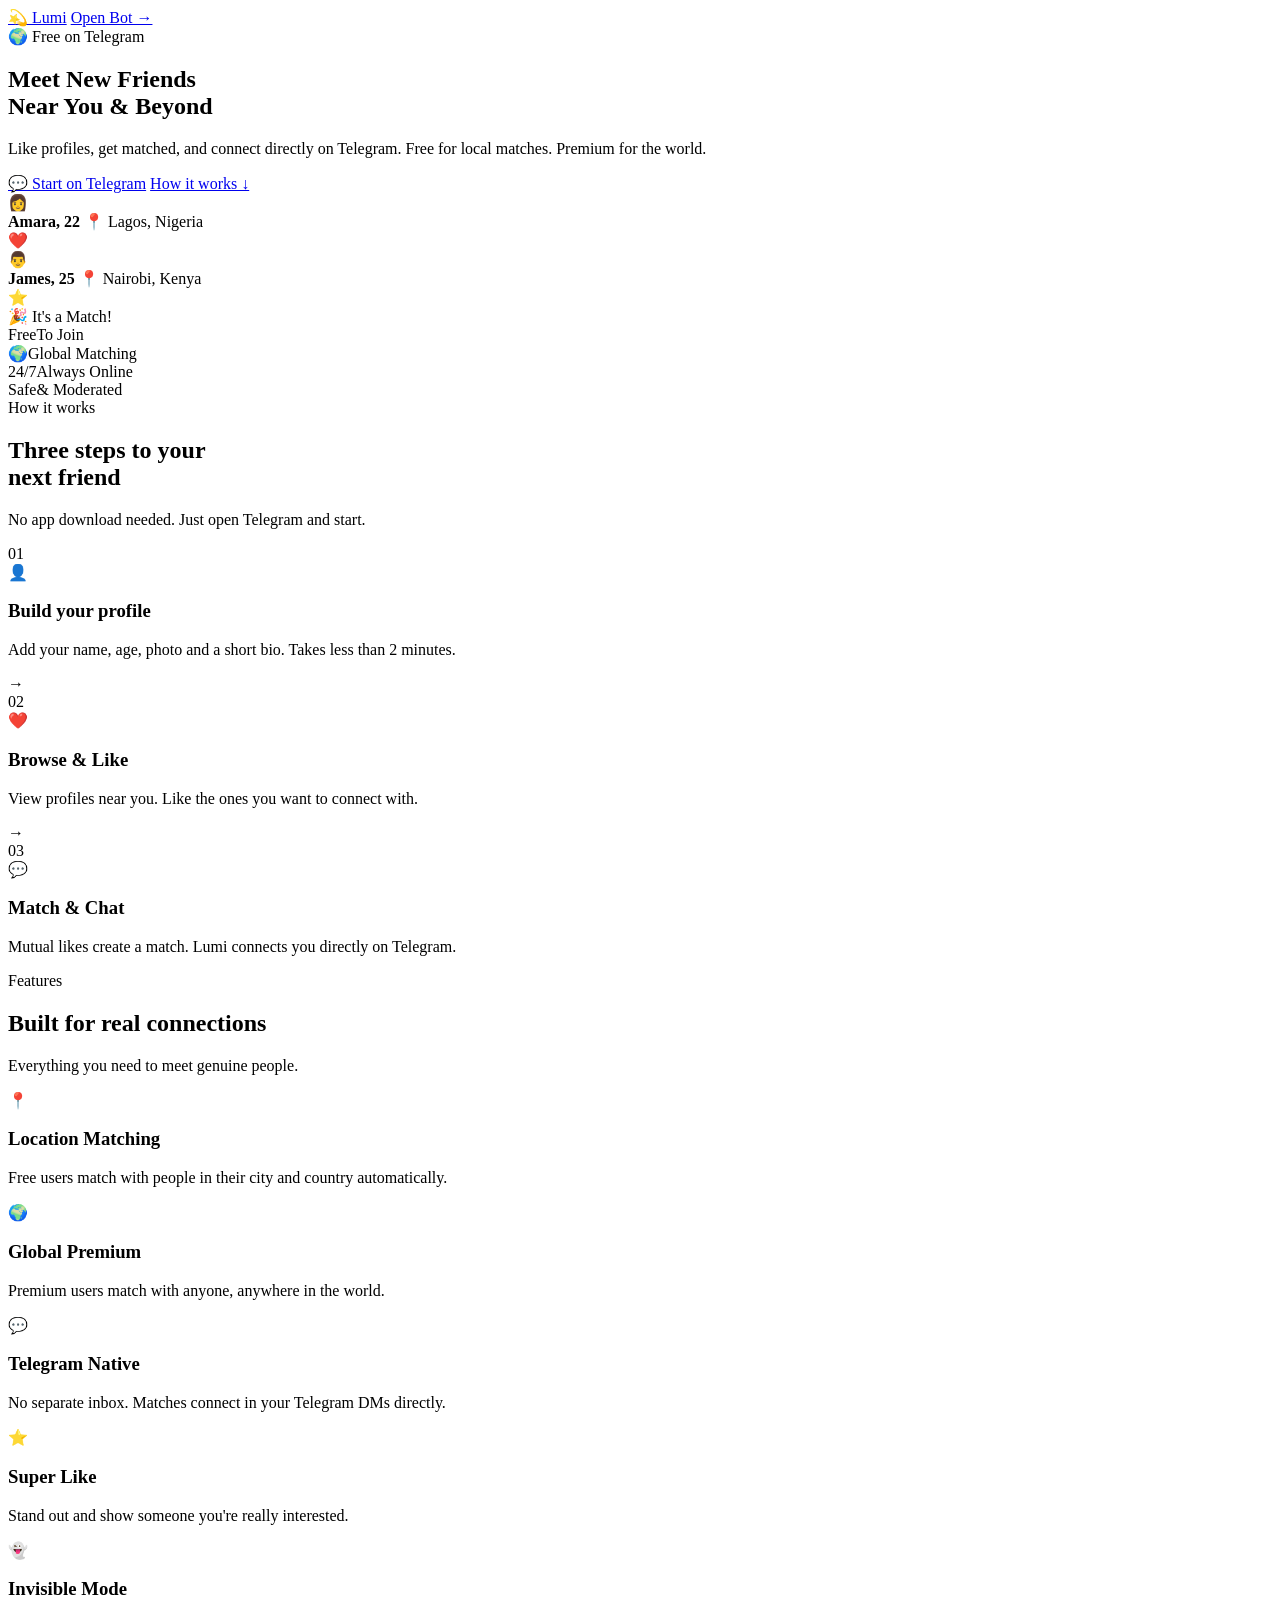
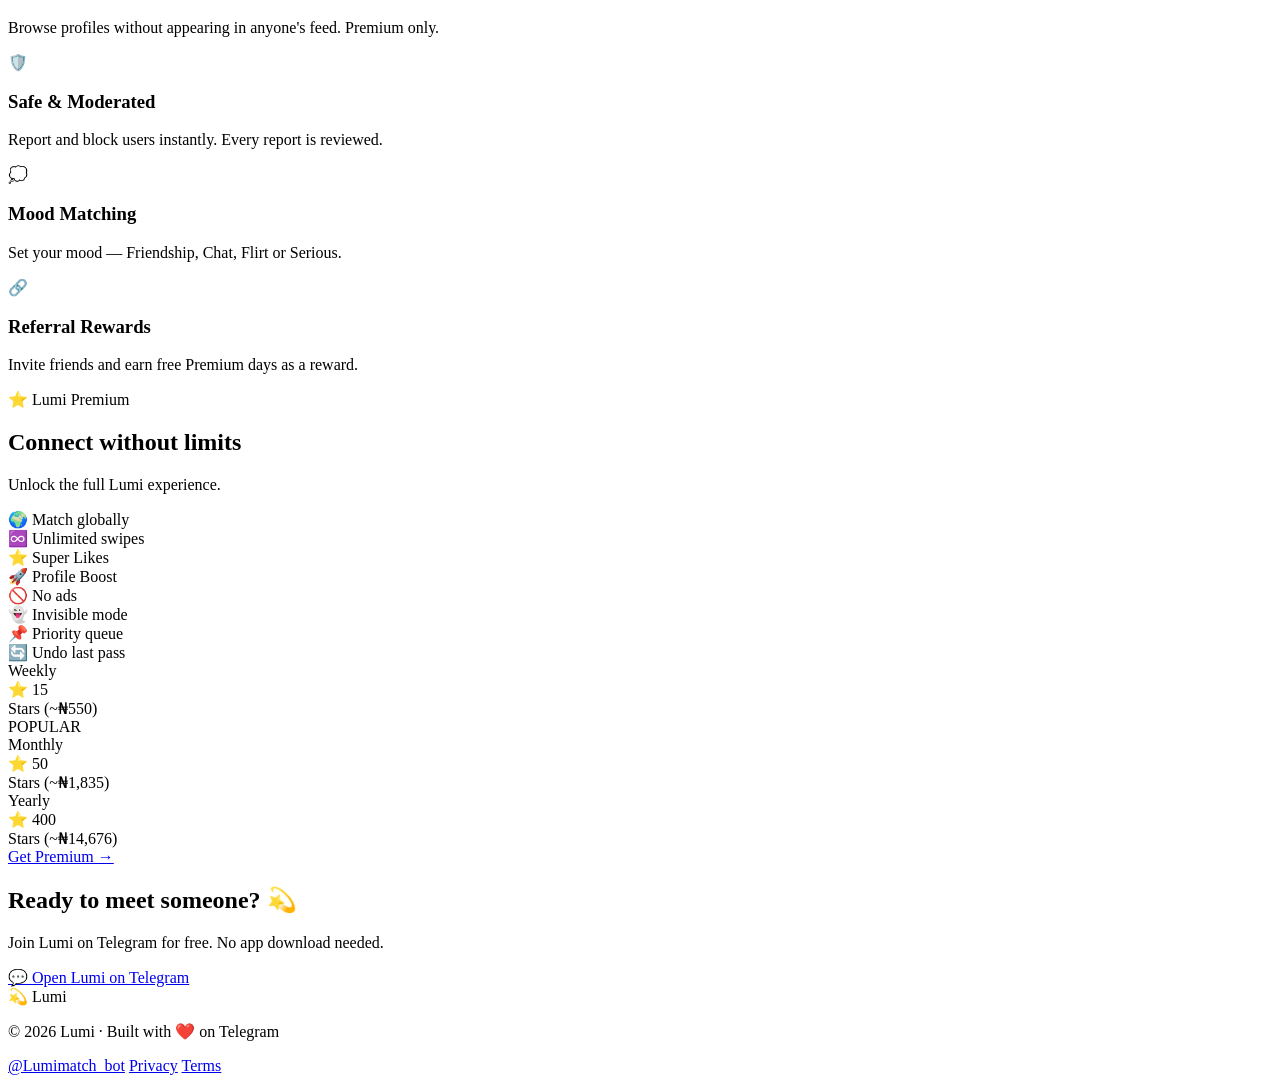
==== index.html @ 0acd4772 "Upload new Lumi website - index.html" ====
<!DOCTYPE html>
<html lang="en">
<head>
  <meta charset="UTF-8" />
  <meta name="viewport" content="width=device-width, initial-scale=1.0" />
  <title>Lumi – Match & Meet New Friends on Telegram</title>
  <meta name="description" content="Meet new friends near you for free on Telegram. Like, match and connect with people in your city. Go Premium to meet anyone globally." />
  <meta name="keywords" content="Lumi, Telegram matching bot, meet new friends, Telegram friends, match bot, connect globally, LumiMatch" />
  <meta name="robots" content="index, follow" />
  <link rel="canonical" href="https://lumimatch.vercel.app/" />
  <meta property="og:title" content="Lumi – Match & Meet New Friends on Telegram" />
  <meta property="og:description" content="Meet new friends near you for free. Go Premium to connect globally." />
  <meta property="og:type" content="website" />
  <meta property="og:url" content="https://lumimatch.vercel.app/" />
  <meta name="twitter:card" content="summary_large_image" />
  <link rel="icon" href="data:image/svg+xml,<svg xmlns=%22http://www.w3.org/2000/svg%22 viewBox=%220 0 100 100%22><text y=%22.9em%22 font-size=%2290%22>💫</text></svg>" />
  <link rel="preconnect" href="https://fonts.googleapis.com" />
  <link href="https://fonts.googleapis.com/css2?family=Nunito:wght@400;600;700;800;900&display=swap" rel="stylesheet" />
  <link rel="stylesheet" href="style.css" />
</head>
<body>

  <!-- NAV -->
  <nav id="navbar">
    <div class="nav-inner">
      <a href="#" class="nav-logo">💫 <span>Lumi</span></a>
      <a href="https://t.me/Lumimatch_bot" class="btn-primary" target="_blank">Open Bot →</a>
    </div>
  </nav>

  <!-- HERO -->
  <section class="hero">
    <div class="hero-glow"></div>
    <div class="hero-content">
      <div class="badge">🌍 Free on Telegram</div>
      <h1>Meet New Friends<br /><span class="gradient-text">Near You & Beyond</span></h1>
      <p>Like profiles, get matched, and connect directly on Telegram. Free for local matches. Premium for the world.</p>
      <div class="hero-btns">
        <a href="https://t.me/Lumimatch_bot" class="btn-primary btn-lg" target="_blank">💬 Start on Telegram</a>
        <a href="#how" class="btn-ghost">How it works ↓</a>
      </div>
    </div>
    <div class="hero-cards">
      <div class="profile-card card-1">
        <div class="card-avatar">👩</div>
        <div class="card-info">
          <strong>Amara, 22</strong>
          <span>📍 Lagos, Nigeria</span>
        </div>
        <div class="card-like">❤️</div>
      </div>
      <div class="profile-card card-2">
        <div class="card-avatar">👨</div>
        <div class="card-info">
          <strong>James, 25</strong>
          <span>📍 Nairobi, Kenya</span>
        </div>
        <div class="card-like">⭐</div>
      </div>
      <div class="match-bubble">🎉 It's a Match!</div>
    </div>
  </section>

  <!-- STATS -->
  <section class="stats-strip">
    <div class="stat-item"><span class="stat-num">Free</span><span class="stat-label">To Join</span></div>
    <div class="stat-divider"></div>
    <div class="stat-item"><span class="stat-num">🌍</span><span class="stat-label">Global Matching</span></div>
    <div class="stat-divider"></div>
    <div class="stat-item"><span class="stat-num">24/7</span><span class="stat-label">Always Online</span></div>
    <div class="stat-divider"></div>
    <div class="stat-item"><span class="stat-num">Safe</span><span class="stat-label">& Moderated</span></div>
  </section>

  <!-- HOW IT WORKS -->
  <section class="section" id="how">
    <div class="section-inner">
      <div class="section-tag">How it works</div>
      <h2>Three steps to your<br />next friend</h2>
      <p class="section-sub">No app download needed. Just open Telegram and start.</p>
      <div class="steps">
        <div class="step reveal">
          <div class="step-num">01</div>
          <div class="step-icon">👤</div>
          <h3>Build your profile</h3>
          <p>Add your name, age, photo and a short bio. Takes less than 2 minutes.</p>
        </div>
        <div class="step-arrow">→</div>
        <div class="step reveal">
          <div class="step-num">02</div>
          <div class="step-icon">❤️</div>
          <h3>Browse & Like</h3>
          <p>View profiles near you. Like the ones you want to connect with.</p>
        </div>
        <div class="step-arrow">→</div>
        <div class="step reveal">
          <div class="step-num">03</div>
          <div class="step-icon">💬</div>
          <h3>Match & Chat</h3>
          <p>Mutual likes create a match. Lumi connects you directly on Telegram.</p>
        </div>
      </div>
    </div>
  </section>

  <!-- FEATURES -->
  <section class="section features-section" id="features">
    <div class="section-inner">
      <div class="section-tag">Features</div>
      <h2>Built for real connections</h2>
      <p class="section-sub">Everything you need to meet genuine people.</p>
      <div class="features">
        <div class="feature reveal">
          <div class="feature-icon">📍</div>
          <h3>Location Matching</h3>
          <p>Free users match with people in their city and country automatically.</p>
        </div>
        <div class="feature reveal">
          <div class="feature-icon">🌍</div>
          <h3>Global Premium</h3>
          <p>Premium users match with anyone, anywhere in the world.</p>
        </div>
        <div class="feature reveal">
          <div class="feature-icon">💬</div>
          <h3>Telegram Native</h3>
          <p>No separate inbox. Matches connect in your Telegram DMs directly.</p>
        </div>
        <div class="feature reveal">
          <div class="feature-icon">⭐</div>
          <h3>Super Like</h3>
          <p>Stand out and show someone you're really interested.</p>
        </div>
        <div class="feature reveal">
          <div class="feature-icon">👻</div>
          <h3>Invisible Mode</h3>
          <p>Browse profiles without appearing in anyone's feed. Premium only.</p>
        </div>
        <div class="feature reveal">
          <div class="feature-icon">🛡️</div>
          <h3>Safe & Moderated</h3>
          <p>Report and block users instantly. Every report is reviewed.</p>
        </div>
        <div class="feature reveal">
          <div class="feature-icon">💭</div>
          <h3>Mood Matching</h3>
          <p>Set your mood — Friendship, Chat, Flirt or Serious.</p>
        </div>
        <div class="feature reveal">
          <div class="feature-icon">🔗</div>
          <h3>Referral Rewards</h3>
          <p>Invite friends and earn free Premium days as a reward.</p>
        </div>
      </div>
    </div>
  </section>

  <!-- PREMIUM -->
  <section class="section premium-section" id="premium">
    <div class="section-inner">
      <div class="premium-card reveal">
        <div class="premium-top">
          <div class="section-tag">⭐ Lumi Premium</div>
          <h2>Connect without limits</h2>
          <p>Unlock the full Lumi experience.</p>
        </div>
        <div class="premium-grid">
          <div class="premium-item">🌍 Match globally</div>
          <div class="premium-item">♾️ Unlimited swipes</div>
          <div class="premium-item">⭐ Super Likes</div>
          <div class="premium-item">🚀 Profile Boost</div>
          <div class="premium-item">🚫 No ads</div>
          <div class="premium-item">👻 Invisible mode</div>
          <div class="premium-item">📌 Priority queue</div>
          <div class="premium-item">🔄 Undo last pass</div>
        </div>
        <div class="plans">
          <div class="plan">
            <div class="plan-label">Weekly</div>
            <div class="plan-price">⭐ 15</div>
            <div class="plan-sub">Stars (~₦550)</div>
          </div>
          <div class="plan plan-popular">
            <div class="popular-badge">POPULAR</div>
            <div class="plan-label">Monthly</div>
            <div class="plan-price">⭐ 50</div>
            <div class="plan-sub">Stars (~₦1,835)</div>
          </div>
          <div class="plan">
            <div class="plan-label">Yearly</div>
            <div class="plan-price">⭐ 400</div>
            <div class="plan-sub">Stars (~₦14,676)</div>
          </div>
        </div>
        <a href="https://t.me/Lumimatch_bot" class="btn-primary btn-lg" target="_blank">Get Premium →</a>
      </div>
    </div>
  </section>

  <!-- CTA -->
  <section class="cta-section">
    <div class="cta-glow"></div>
    <h2>Ready to meet someone? 💫</h2>
    <p>Join Lumi on Telegram for free. No app download needed.</p>
    <a href="https://t.me/Lumimatch_bot" class="btn-primary btn-lg" target="_blank">💬 Open Lumi on Telegram</a>
  </section>

  <!-- FOOTER -->
  <footer>
    <div class="footer-inner">
      <div class="footer-logo">💫 Lumi</div>
      <p>© 2026 Lumi · Built with ❤️ on Telegram</p>
      <div class="footer-links">
        <a href="https://t.me/Lumimatch_bot">@Lumimatch_bot</a>
        <a href="https://t.me/Lumimatch_bot">Privacy</a>
        <a href="https://t.me/Lumimatch_bot">Terms</a>
      </div>
    </div>
  </footer>

  <script type="application/ld+json">
  {
    "@context": "https://schema.org",
    "@type": "WebApplication",
    "name": "Lumi",
    "description": "Meet new friends near you for free on Telegram.",
    "url": "https://lumimatch.vercel.app",
    "applicationCategory": "SocialNetworkingApplication",
    "operatingSystem": "Telegram",
    "offers": { "@type": "Offer", "price": "0", "priceCurrency": "USD" }
  }
  </script>

  <script src="script.js"></script>
</body>
</html>
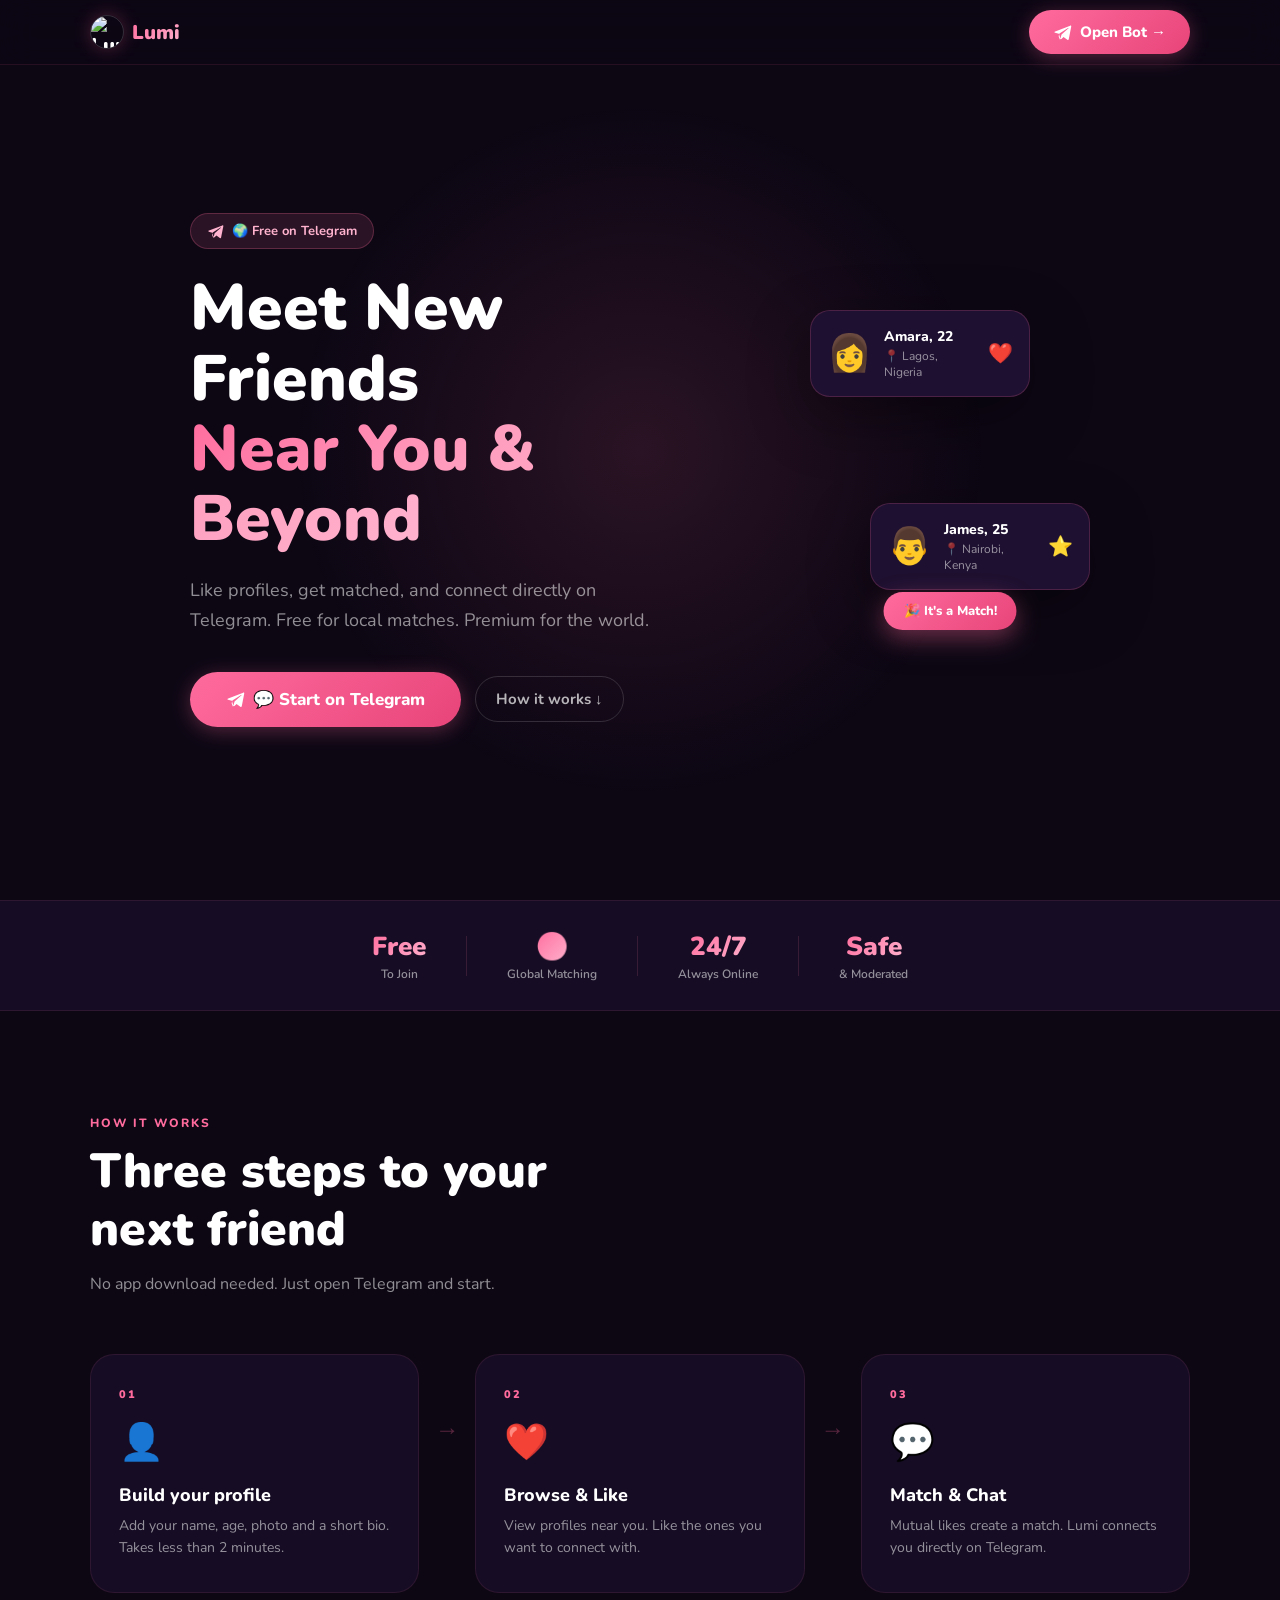
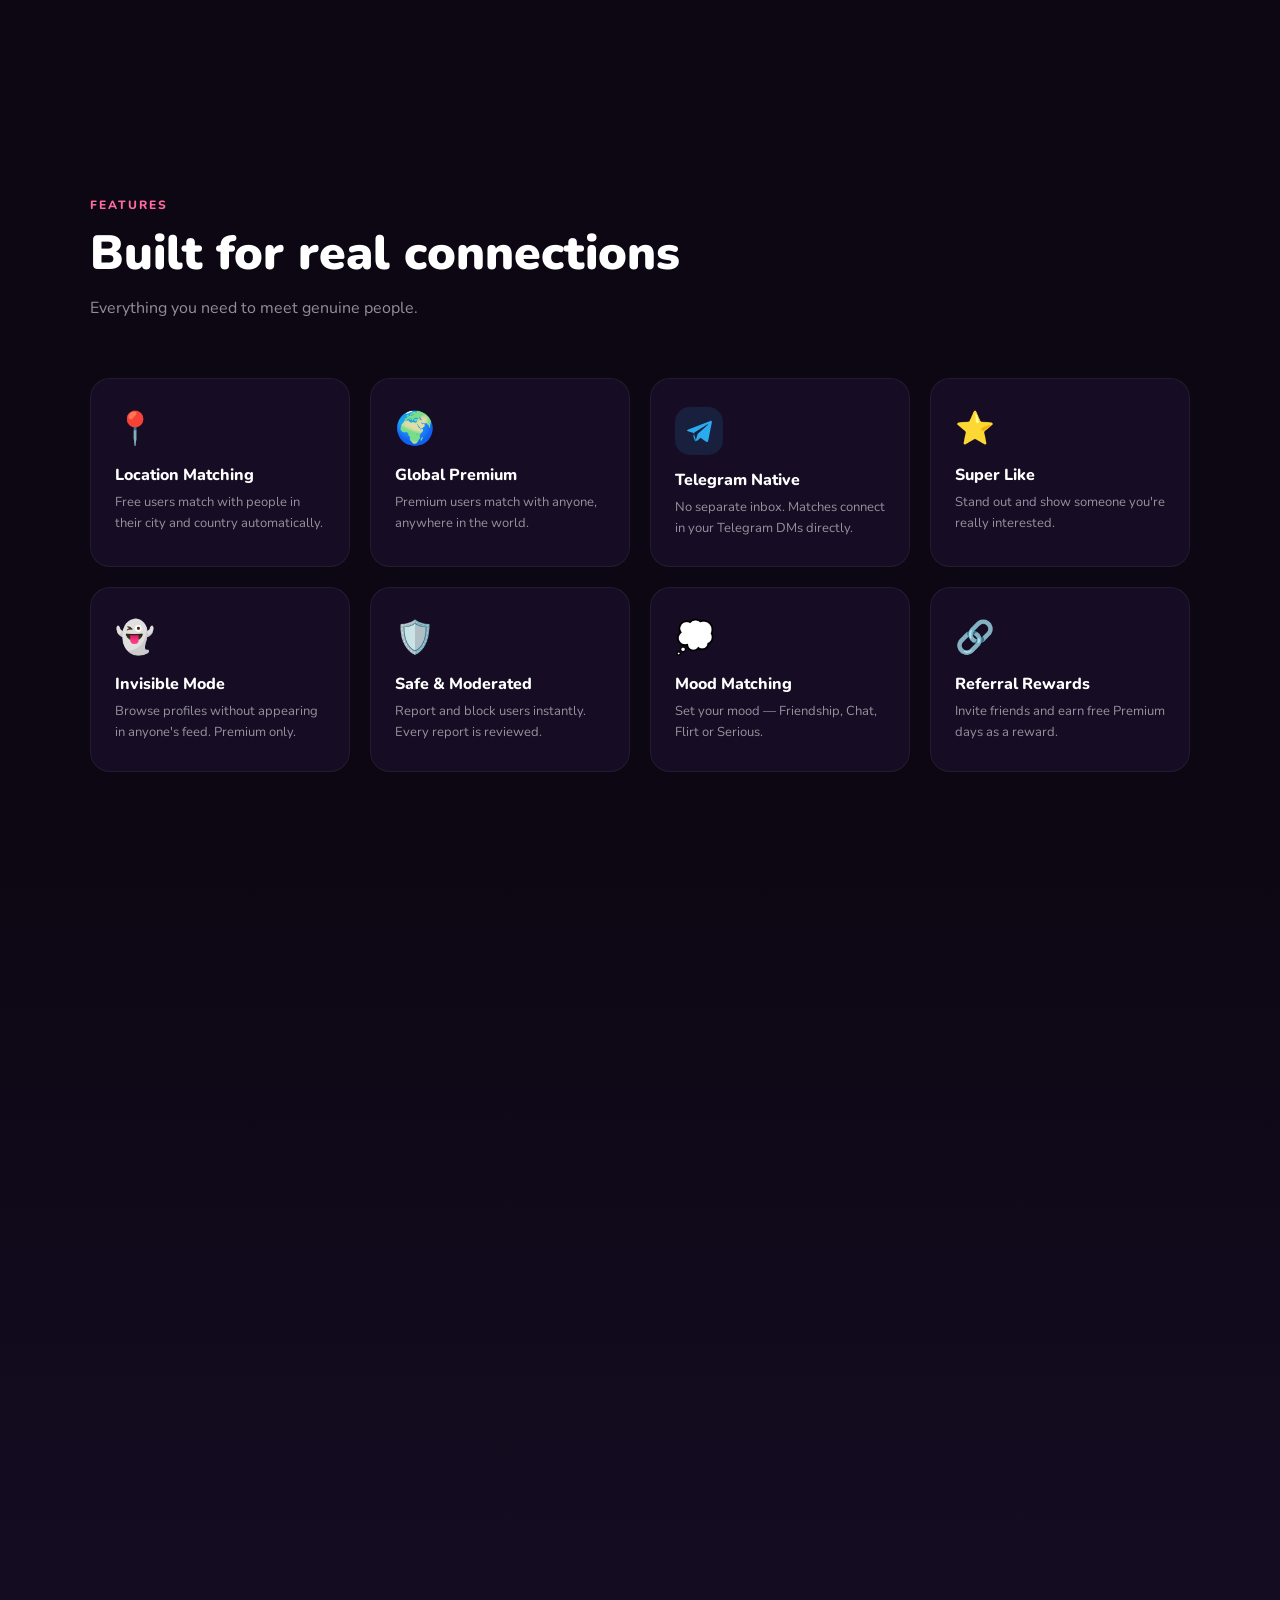
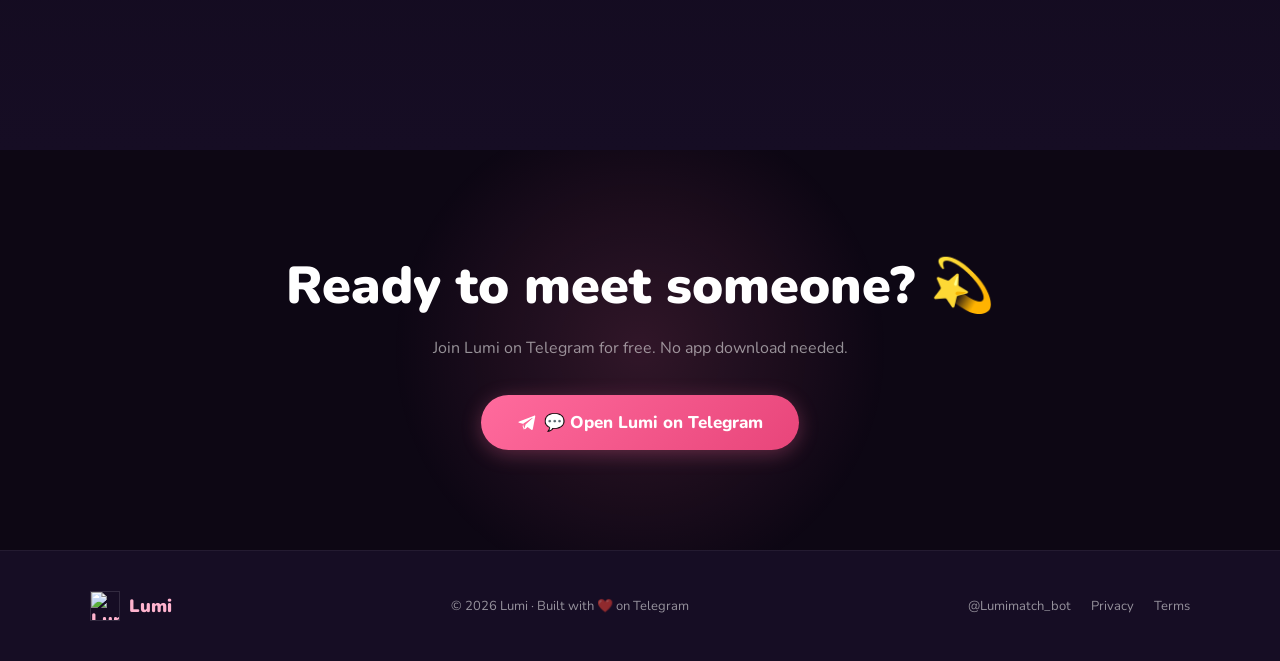
==== commit 56824667: "update index.html" ====
--- a/index.html
+++ b/index.html
@@ -7,7 +7,7 @@
   <meta name="description" content="Meet new friends near you for free on Telegram. Like, match and connect with people in your city. Go Premium to meet anyone globally." />
   <meta name="keywords" content="Lumi, Telegram matching bot, meet new friends, Telegram friends, match bot, connect globally, LumiMatch" />
   <meta name="robots" content="index, follow" />
-  <link rel="canonical" href="https://lumimatch.vercel.app/" />
+  <link rel="canonical" href="https://lumi-green-rho.vercel.app/"/>
   <meta property="og:title" content="Lumi – Match & Meet New Friends on Telegram" />
   <meta property="og:description" content="Meet new friends near you for free. Go Premium to connect globally." />
   <meta property="og:type" content="website" />
--- a/style.css
+++ b/style.css
@@ -0,0 +1,586 @@
+*, *::before, *::after { box-sizing: border-box; margin: 0; padding: 0; }
+
+:root {
+  --pink: #FF6B9D;
+  --pink-dark: #E8457A;
+  --pink-light: #FFB3CE;
+  --gold: #FFD700;
+  --dark: #0D0714;
+  --dark2: #160D24;
+  --dark3: #1E1030;
+  --white: #FFFFFF;
+  --muted: rgba(255,255,255,0.55);
+}
+
+html { scroll-behavior: smooth; }
+
+body {
+  font-family: 'Nunito', sans-serif;
+  background: var(--dark);
+  color: var(--white);
+  overflow-x: hidden;
+}
+
+/* ── NAV ── */
+#navbar {
+  position: fixed;
+  top: 0; left: 0; right: 0;
+  z-index: 100;
+  padding: 0 clamp(20px, 5vw, 60px);
+  background: rgba(13, 7, 20, 0.85);
+  backdrop-filter: blur(16px);
+  border-bottom: 1px solid rgba(255,107,157,0.1);
+}
+
+.nav-inner {
+  max-width: 1100px;
+  margin: 0 auto;
+  display: flex;
+  align-items: center;
+  justify-content: space-between;
+  height: 64px;
+}
+
+.nav-logo {
+  font-size: 20px;
+  font-weight: 900;
+  text-decoration: none;
+  color: var(--white);
+  display: flex;
+  align-items: center;
+  gap: 8px;
+}
+
+.nav-logo span {
+  background: linear-gradient(135deg, var(--pink), var(--pink-light));
+  -webkit-background-clip: text;
+  -webkit-text-fill-color: transparent;
+}
+
+/* ── BUTTONS ── */
+.btn-primary {
+  background: linear-gradient(135deg, var(--pink), var(--pink-dark));
+  color: white;
+  text-decoration: none;
+  padding: 12px 24px;
+  border-radius: 50px;
+  font-weight: 800;
+  font-size: 15px;
+  font-family: 'Nunito', sans-serif;
+  transition: transform 0.2s, box-shadow 0.2s;
+  box-shadow: 0 4px 20px rgba(255,107,157,0.3);
+  display: inline-flex;
+  align-items: center;
+  gap: 8px;
+  border: none;
+  cursor: pointer;
+}
+
+.btn-primary:hover {
+  transform: translateY(-2px);
+  box-shadow: 0 8px 28px rgba(255,107,157,0.5);
+}
+
+.btn-primary.btn-lg {
+  padding: 16px 36px;
+  font-size: 17px;
+}
+
+.btn-ghost {
+  color: rgba(255,255,255,0.7);
+  text-decoration: none;
+  font-weight: 700;
+  font-size: 15px;
+  padding: 12px 20px;
+  border-radius: 50px;
+  border: 1px solid rgba(255,255,255,0.15);
+  transition: background 0.2s, color 0.2s;
+}
+
+.btn-ghost:hover {
+  background: rgba(255,255,255,0.08);
+  color: white;
+}
+
+/* ── HERO ── */
+.hero {
+  min-height: 100vh;
+  display: flex;
+  align-items: center;
+  justify-content: center;
+  gap: 60px;
+  padding: 120px clamp(20px, 5vw, 60px) 80px;
+  max-width: 1100px;
+  margin: 0 auto;
+  position: relative;
+}
+
+.hero-glow {
+  position: fixed;
+  width: 700px;
+  height: 700px;
+  background: radial-gradient(circle, rgba(255,107,157,0.12) 0%, transparent 70%);
+  top: 50%;
+  left: 50%;
+  transform: translate(-50%, -50%);
+  pointer-events: none;
+  z-index: 0;
+}
+
+.hero-content {
+  flex: 1;
+  max-width: 560px;
+  position: relative;
+  z-index: 1;
+}
+
+.badge {
+  display: inline-flex;
+  align-items: center;
+  gap: 8px;
+  background: rgba(255,107,157,0.12);
+  border: 1px solid rgba(255,107,157,0.25);
+  color: var(--pink-light);
+  padding: 8px 16px;
+  border-radius: 50px;
+  font-size: 13px;
+  font-weight: 700;
+  margin-bottom: 24px;
+}
+
+.hero h1 {
+  font-size: clamp(36px, 6vw, 64px);
+  font-weight: 900;
+  line-height: 1.1;
+  margin-bottom: 20px;
+}
+
+.gradient-text {
+  background: linear-gradient(135deg, var(--pink), #FF9EBF, var(--pink-light));
+  -webkit-background-clip: text;
+  -webkit-text-fill-color: transparent;
+}
+
+.hero p {
+  font-size: clamp(15px, 2vw, 18px);
+  color: var(--muted);
+  line-height: 1.7;
+  margin-bottom: 36px;
+  max-width: 460px;
+}
+
+.hero-btns {
+  display: flex;
+  gap: 14px;
+  flex-wrap: wrap;
+  align-items: center;
+}
+
+/* ── HERO CARDS ── */
+.hero-cards {
+  flex-shrink: 0;
+  position: relative;
+  width: 280px;
+  height: 320px;
+  z-index: 1;
+}
+
+.profile-card {
+  position: absolute;
+  background: var(--dark3);
+  border: 1px solid rgba(255,107,157,0.2);
+  border-radius: 20px;
+  padding: 16px;
+  display: flex;
+  align-items: center;
+  gap: 12px;
+  width: 220px;
+  box-shadow: 0 20px 60px rgba(0,0,0,0.4);
+  animation: float 4s ease-in-out infinite;
+}
+
+.card-1 { top: 0; left: 0; animation-delay: 0s; }
+.card-2 { bottom: 40px; right: 0; animation-delay: 1.5s; }
+
+@keyframes float {
+  0%, 100% { transform: translateY(0px); }
+  50% { transform: translateY(-10px); }
+}
+
+.card-avatar { font-size: 36px; }
+
+.card-info {
+  display: flex;
+  flex-direction: column;
+  gap: 2px;
+}
+
+.card-info strong { font-size: 14px; font-weight: 800; }
+.card-info span { font-size: 12px; color: var(--muted); }
+
+.card-like {
+  margin-left: auto;
+  font-size: 20px;
+}
+
+.match-bubble {
+  position: absolute;
+  bottom: 0;
+  left: 50%;
+  transform: translateX(-50%);
+  background: linear-gradient(135deg, var(--pink), var(--pink-dark));
+  color: white;
+  padding: 10px 20px;
+  border-radius: 50px;
+  font-size: 13px;
+  font-weight: 800;
+  white-space: nowrap;
+  box-shadow: 0 8px 24px rgba(255,107,157,0.4);
+  animation: pulse 2s ease-in-out infinite;
+}
+
+@keyframes pulse {
+  0%, 100% { transform: translateX(-50%) scale(1); }
+  50% { transform: translateX(-50%) scale(1.05); }
+}
+
+/* ── STATS STRIP ── */
+.stats-strip {
+  background: var(--dark2);
+  border-top: 1px solid rgba(255,107,157,0.1);
+  border-bottom: 1px solid rgba(255,107,157,0.1);
+  padding: 28px clamp(20px, 5vw, 60px);
+  display: flex;
+  align-items: center;
+  justify-content: center;
+  gap: 0;
+  flex-wrap: wrap;
+}
+
+.stat-item {
+  display: flex;
+  flex-direction: column;
+  align-items: center;
+  padding: 0 40px;
+}
+
+.stat-num {
+  font-size: 26px;
+  font-weight: 900;
+  background: linear-gradient(135deg, var(--pink), var(--pink-light));
+  -webkit-background-clip: text;
+  -webkit-text-fill-color: transparent;
+}
+
+.stat-label {
+  font-size: 12px;
+  color: var(--muted);
+  font-weight: 600;
+  margin-top: 2px;
+}
+
+.stat-divider {
+  width: 1px;
+  height: 40px;
+  background: rgba(255,107,157,0.15);
+}
+
+/* ── SECTIONS ── */
+.section {
+  padding: 100px clamp(20px, 5vw, 60px);
+}
+
+.section-inner {
+  max-width: 1100px;
+  margin: 0 auto;
+}
+
+.section-tag {
+  display: inline-block;
+  color: var(--pink);
+  font-size: 12px;
+  font-weight: 800;
+  letter-spacing: 2px;
+  text-transform: uppercase;
+  margin-bottom: 12px;
+}
+
+.section h2 {
+  font-size: clamp(28px, 4vw, 48px);
+  font-weight: 900;
+  line-height: 1.2;
+  margin-bottom: 14px;
+}
+
+.section-sub {
+  color: var(--muted);
+  font-size: 16px;
+  line-height: 1.6;
+  margin-bottom: 56px;
+  max-width: 480px;
+}
+
+/* ── STEPS ── */
+.steps {
+  display: flex;
+  align-items: flex-start;
+  gap: 16px;
+  flex-wrap: wrap;
+}
+
+.step {
+  flex: 1;
+  min-width: 200px;
+  background: var(--dark2);
+  border: 1px solid rgba(255,107,157,0.1);
+  border-radius: 24px;
+  padding: 32px 28px;
+  position: relative;
+  transition: border-color 0.3s, transform 0.3s;
+}
+
+.step:hover {
+  border-color: rgba(255,107,157,0.4);
+  transform: translateY(-4px);
+}
+
+.step-num {
+  font-size: 11px;
+  font-weight: 900;
+  color: var(--pink);
+  letter-spacing: 2px;
+  margin-bottom: 16px;
+}
+
+.step-icon { font-size: 36px; margin-bottom: 16px; }
+.step h3 { font-size: 18px; font-weight: 800; margin-bottom: 8px; }
+.step p { font-size: 14px; color: var(--muted); line-height: 1.6; }
+
+.step-arrow {
+  font-size: 24px;
+  color: rgba(255,107,157,0.3);
+  padding-top: 60px;
+  flex-shrink: 0;
+}
+
+/* ── FEATURES ── */
+.features {
+  display: grid;
+  grid-template-columns: repeat(auto-fit, minmax(240px, 1fr));
+  gap: 20px;
+}
+
+@media (min-width: 900px) {
+  .features { grid-template-columns: repeat(4, 1fr); }
+}
+
+.feature {
+  background: var(--dark2);
+  border: 1px solid rgba(255,255,255,0.06);
+  border-radius: 20px;
+  padding: 28px 24px;
+  transition: border-color 0.3s, transform 0.3s;
+}
+
+.feature:hover {
+  border-color: rgba(255,107,157,0.3);
+  transform: translateY(-4px);
+}
+
+.feature-icon { font-size: 32px; margin-bottom: 14px; }
+.feature h3 { font-size: 16px; font-weight: 800; margin-bottom: 6px; }
+.feature p { font-size: 13px; color: var(--muted); line-height: 1.6; }
+
+/* ── PREMIUM ── */
+.premium-section {
+  background: linear-gradient(180deg, var(--dark) 0%, var(--dark2) 100%);
+}
+
+.premium-card {
+  background: linear-gradient(135deg, rgba(255,107,157,0.08), rgba(123,47,190,0.08));
+  border: 1px solid rgba(255,107,157,0.2);
+  border-radius: 32px;
+  padding: clamp(32px, 5vw, 64px);
+  text-align: center;
+}
+
+.premium-top { margin-bottom: 40px; }
+.premium-top p { color: var(--muted); font-size: 16px; margin-top: 12px; }
+
+.premium-grid {
+  display: grid;
+  grid-template-columns: repeat(auto-fit, minmax(160px, 1fr));
+  gap: 14px;
+  margin-bottom: 48px;
+  text-align: left;
+}
+
+@media (min-width: 700px) {
+  .premium-grid { grid-template-columns: repeat(4, 1fr); }
+}
+
+.premium-item {
+  background: rgba(255,255,255,0.05);
+  border: 1px solid rgba(255,255,255,0.08);
+  border-radius: 12px;
+  padding: 14px 16px;
+  font-size: 14px;
+  font-weight: 700;
+}
+
+.plans {
+  display: flex;
+  gap: 16px;
+  justify-content: center;
+  flex-wrap: wrap;
+  margin-bottom: 40px;
+}
+
+.plan {
+  background: rgba(255,255,255,0.05);
+  border: 1px solid rgba(255,255,255,0.1);
+  border-radius: 20px;
+  padding: 24px 32px;
+  text-align: center;
+  min-width: 140px;
+  transition: border-color 0.3s, transform 0.3s;
+  position: relative;
+}
+
+.plan:hover {
+  border-color: var(--pink);
+  transform: translateY(-4px);
+}
+
+.plan-popular {
+  border-color: var(--pink);
+  background: rgba(255,107,157,0.1);
+}
+
+.popular-badge {
+  position: absolute;
+  top: -12px;
+  left: 50%;
+  transform: translateX(-50%);
+  background: linear-gradient(135deg, var(--pink), var(--pink-dark));
+  color: white;
+  font-size: 10px;
+  font-weight: 900;
+  padding: 4px 14px;
+  border-radius: 50px;
+  letter-spacing: 1px;
+  white-space: nowrap;
+}
+
+.plan-label { font-size: 13px; color: var(--muted); font-weight: 700; margin-bottom: 8px; }
+.plan-price { font-size: 24px; font-weight: 900; margin-bottom: 4px; }
+.plan-sub { font-size: 11px; color: var(--muted); }
+
+/* ── CTA ── */
+.cta-section {
+  text-align: center;
+  padding: 100px clamp(20px, 5vw, 60px);
+  position: relative;
+  overflow: hidden;
+}
+
+.cta-glow {
+  position: absolute;
+  width: 500px;
+  height: 500px;
+  background: radial-gradient(circle, rgba(255,107,157,0.15) 0%, transparent 70%);
+  top: 50%;
+  left: 50%;
+  transform: translate(-50%, -50%);
+  pointer-events: none;
+}
+
+.cta-section h2 {
+  font-size: clamp(28px, 5vw, 52px);
+  font-weight: 900;
+  margin-bottom: 16px;
+  position: relative;
+}
+
+.cta-section p {
+  color: var(--muted);
+  font-size: 16px;
+  margin-bottom: 36px;
+  position: relative;
+}
+
+.cta-section .btn-primary { position: relative; }
+
+/* ── FOOTER ── */
+footer {
+  background: var(--dark2);
+  border-top: 1px solid rgba(255,255,255,0.06);
+  padding: 40px clamp(20px, 5vw, 60px);
+}
+
+.footer-inner {
+  max-width: 1100px;
+  margin: 0 auto;
+  display: flex;
+  align-items: center;
+  justify-content: space-between;
+  flex-wrap: wrap;
+  gap: 16px;
+}
+
+.footer-logo {
+  font-size: 18px;
+  font-weight: 900;
+  color: var(--pink-light);
+}
+
+footer p {
+  color: var(--muted);
+  font-size: 13px;
+}
+
+.footer-links {
+  display: flex;
+  gap: 20px;
+}
+
+.footer-links a {
+  color: var(--muted);
+  text-decoration: none;
+  font-size: 13px;
+  transition: color 0.2s;
+}
+
+.footer-links a:hover { color: var(--pink); }
+
+/* ── REVEAL ANIMATION ── */
+.reveal {
+  opacity: 0;
+  transform: translateY(24px);
+  transition: opacity 0.6s ease, transform 0.6s ease;
+}
+
+.reveal.visible {
+  opacity: 1;
+  transform: translateY(0);
+}
+
+/* ── RESPONSIVE ── */
+@media (max-width: 768px) {
+  .hero {
+    flex-direction: column;
+    text-align: center;
+    padding-top: 100px;
+  }
+
+  .hero p { margin: 0 auto 36px; }
+  .hero-btns { justify-content: center; }
+  .hero-cards { display: none; }
+  .stats-strip { gap: 20px; }
+  .stat-item { padding: 0 20px; }
+  .stat-divider { display: none; }
+  .step-arrow { display: none; }
+  .steps { flex-direction: column; }
+  .footer-inner { flex-direction: column; text-align: center; }
+  .footer-links { justify-content: center; }
+}
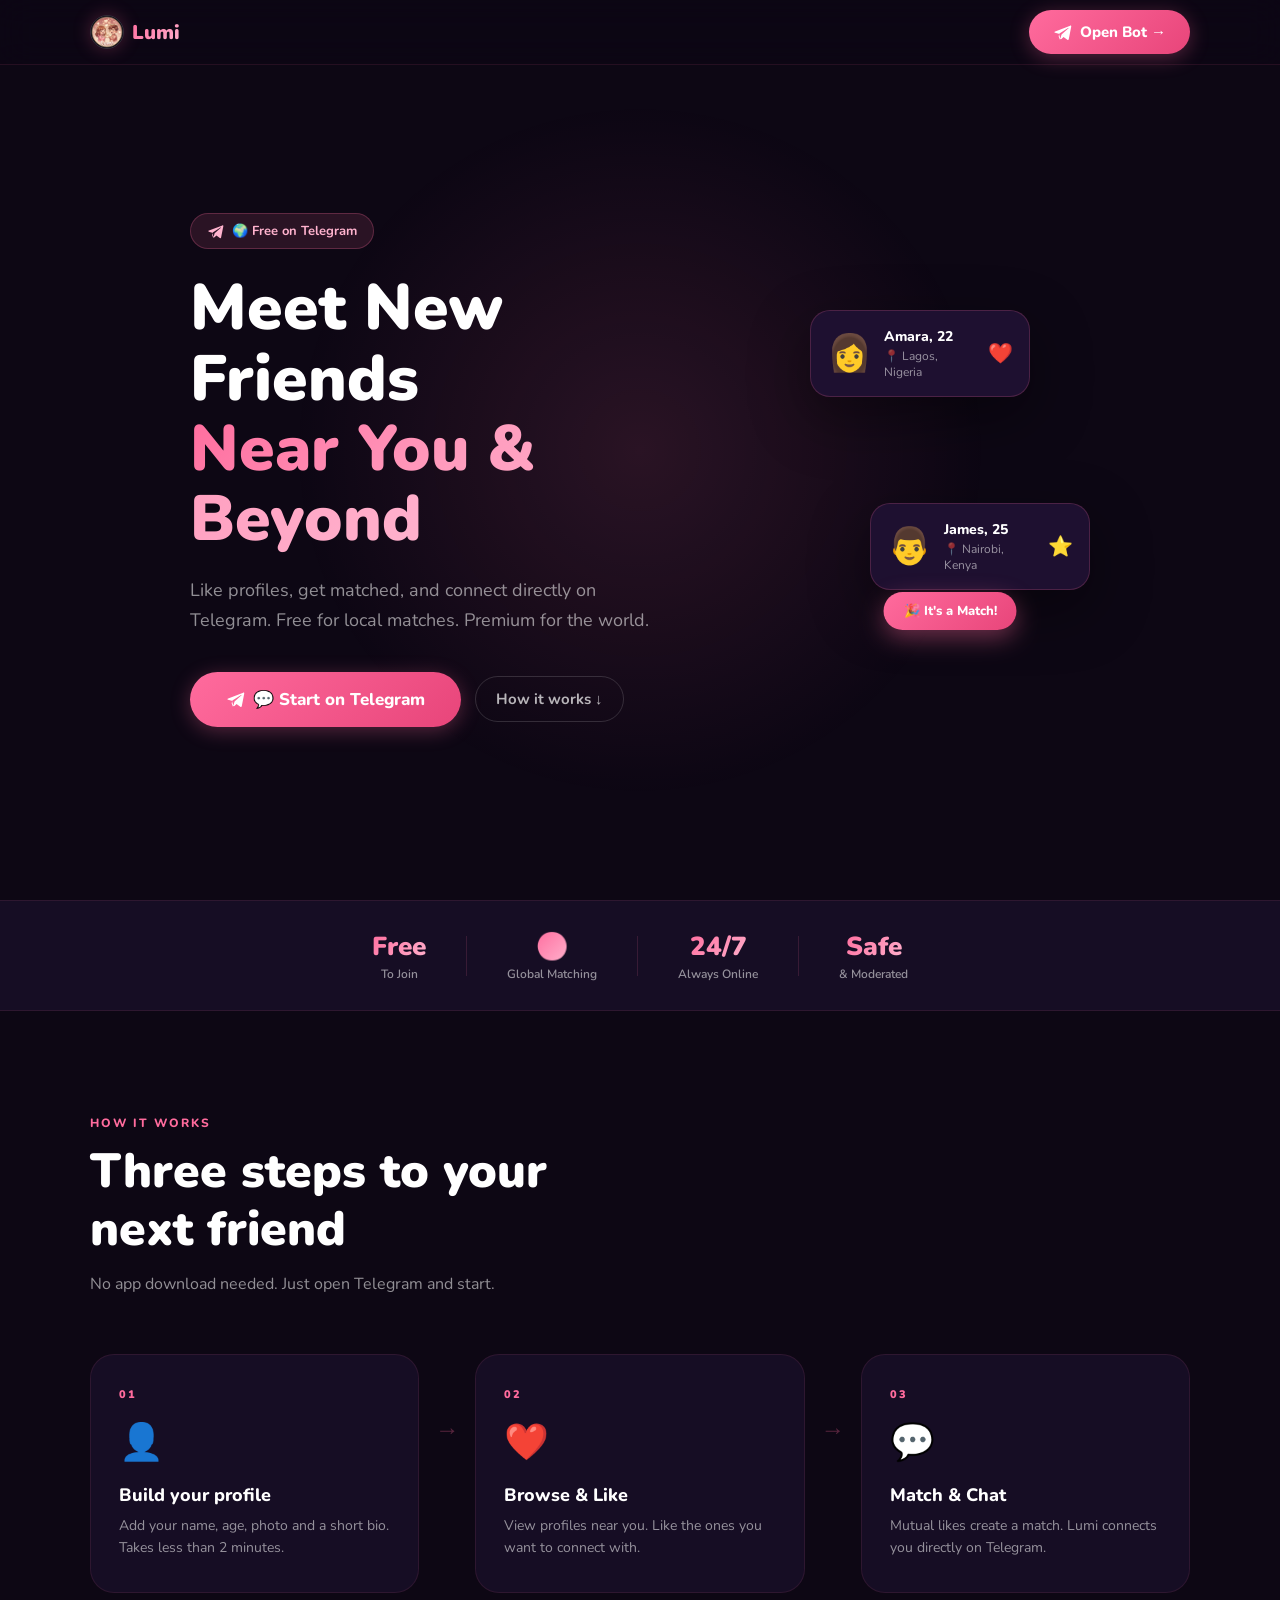
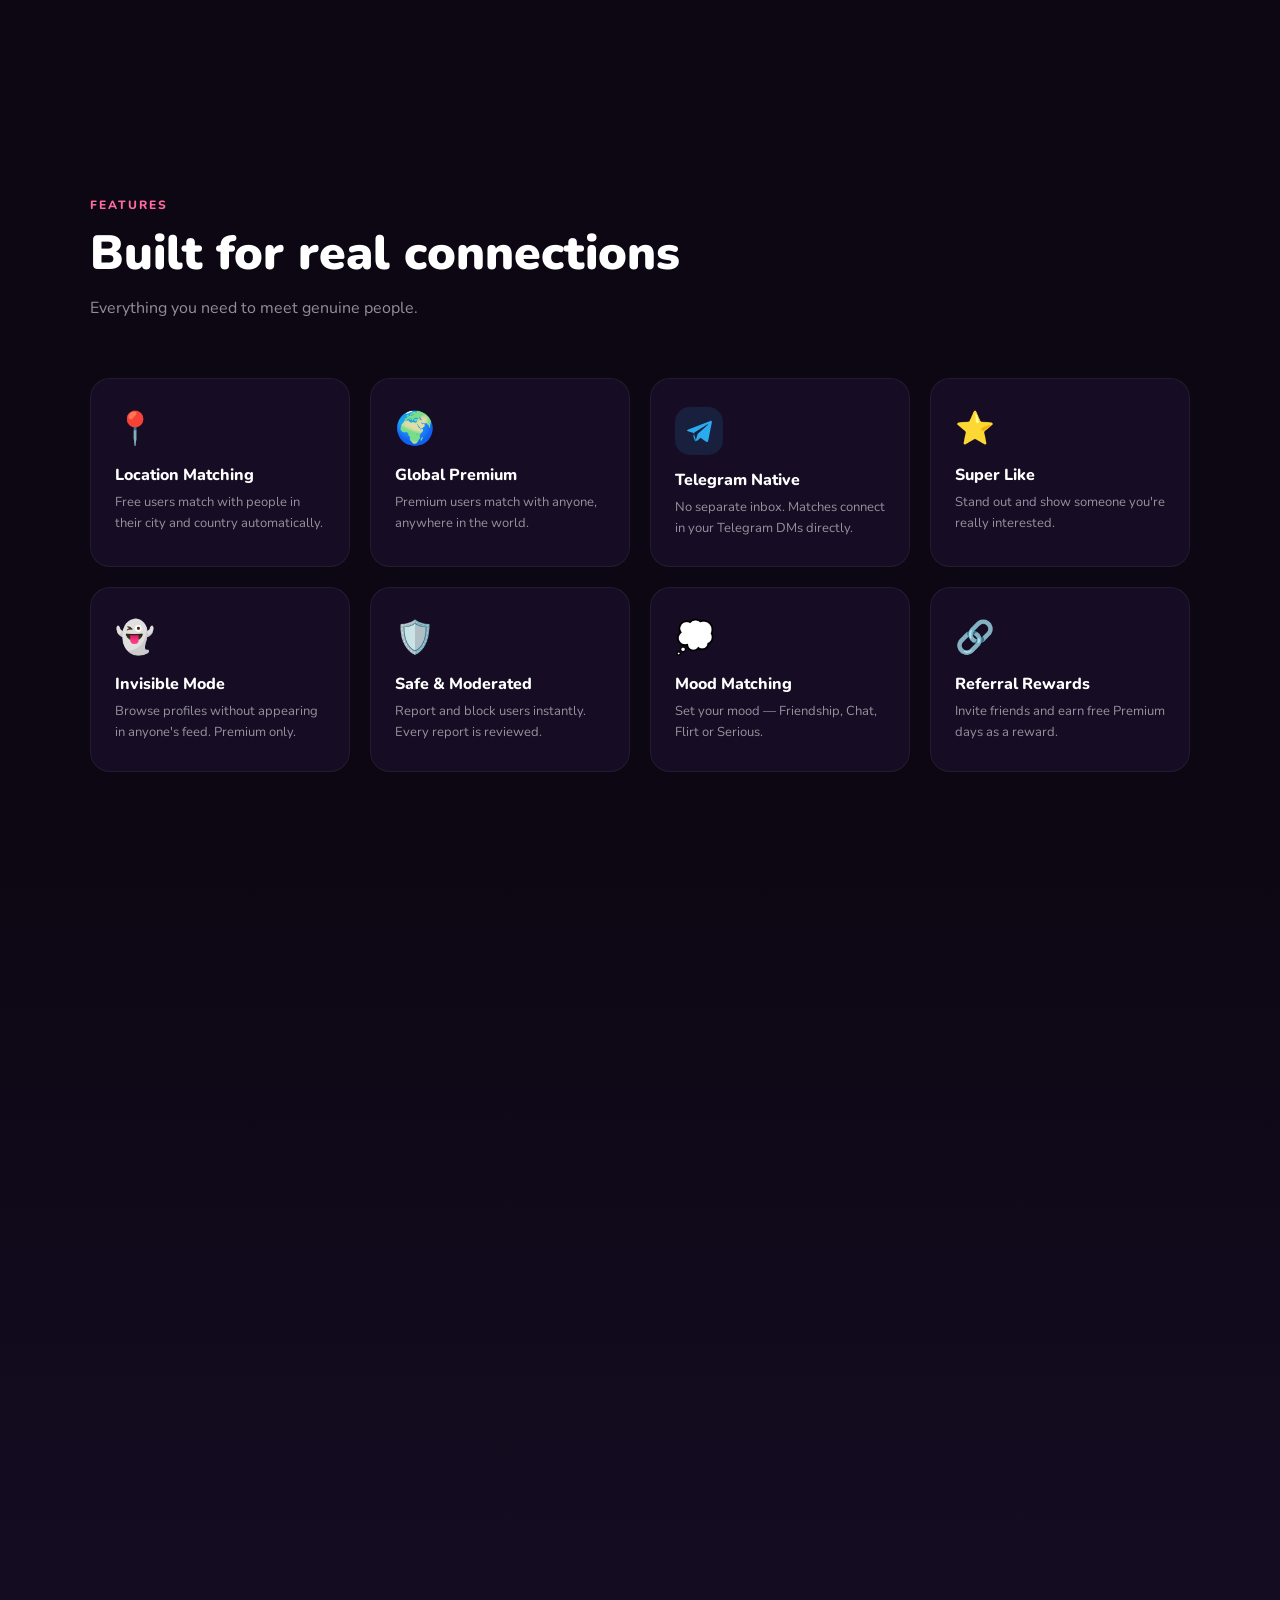
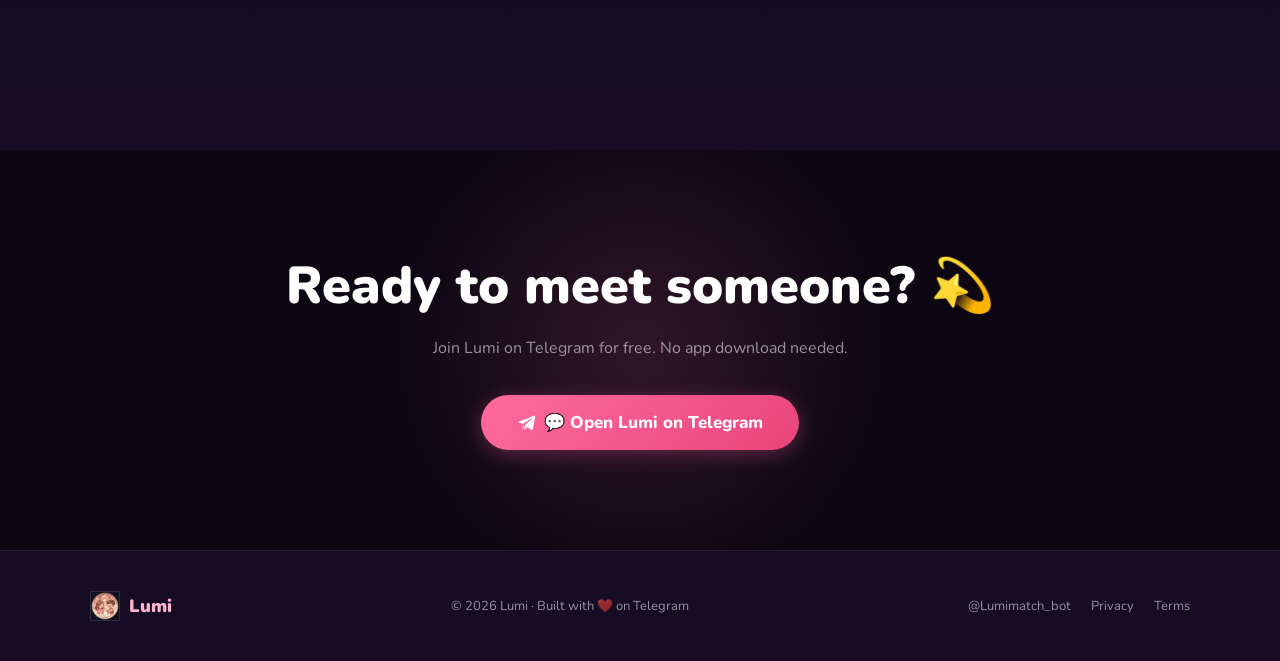
==== commit 3a38286f: "Update" ====
--- a/index.html
+++ b/index.html
@@ -1,235 +1,239 @@
 <!DOCTYPE html>
 <html lang="en">
-<head>
-  <meta charset="UTF-8" />
-  <meta name="viewport" content="width=device-width, initial-scale=1.0" />
-  <title>Lumi – Match & Meet New Friends on Telegram</title>
-  <meta name="description" content="Meet new friends near you for free on Telegram. Like, match and connect with people in your city. Go Premium to meet anyone globally." />
-  <meta name="keywords" content="Lumi, Telegram matching bot, meet new friends, Telegram friends, match bot, connect globally, LumiMatch" />
-  <meta name="robots" content="index, follow" />
-  <link rel="canonical" href="https://lumi-green-rho.vercel.app/"/>
-  <meta property="og:title" content="Lumi – Match & Meet New Friends on Telegram" />
-  <meta property="og:description" content="Meet new friends near you for free. Go Premium to connect globally." />
-  <meta property="og:type" content="website" />
-  <meta property="og:url" content="https://lumimatch.vercel.app/" />
-  <meta name="twitter:card" content="summary_large_image" />
-  <link rel="icon" href="data:image/svg+xml,<svg xmlns=%22http://www.w3.org/2000/svg%22 viewBox=%220 0 100 100%22><text y=%22.9em%22 font-size=%2290%22>💫</text></svg>" />
-  <link rel="preconnect" href="https://fonts.googleapis.com" />
-  <link href="https://fonts.googleapis.com/css2?family=Nunito:wght@400;600;700;800;900&display=swap" rel="stylesheet" />
-  <link rel="stylesheet" href="style.css" />
-</head>
-<body>
-
-  <!-- NAV -->
-  <nav id="navbar">
-    <div class="nav-inner">
-      <a href="#" class="nav-logo">💫 <span>Lumi</span></a>
-      <a href="https://t.me/Lumimatch_bot" class="btn-primary" target="_blank">Open Bot →</a>
-    </div>
-  </nav>
-
-  <!-- HERO -->
-  <section class="hero">
-    <div class="hero-glow"></div>
-    <div class="hero-content">
-      <div class="badge">🌍 Free on Telegram</div>
-      <h1>Meet New Friends<br /><span class="gradient-text">Near You & Beyond</span></h1>
-      <p>Like profiles, get matched, and connect directly on Telegram. Free for local matches. Premium for the world.</p>
-      <div class="hero-btns">
-        <a href="https://t.me/Lumimatch_bot" class="btn-primary btn-lg" target="_blank">💬 Start on Telegram</a>
-        <a href="#how" class="btn-ghost">How it works ↓</a>
-      </div>
-    </div>
-    <div class="hero-cards">
-      <div class="profile-card card-1">
-        <div class="card-avatar">👩</div>
-        <div class="card-info">
-          <strong>Amara, 22</strong>
-          <span>📍 Lagos, Nigeria</span>
-        </div>
-        <div class="card-like">❤️</div>
-      </div>
-      <div class="profile-card card-2">
-        <div class="card-avatar">👨</div>
-        <div class="card-info">
-          <strong>James, 25</strong>
-          <span>📍 Nairobi, Kenya</span>
-        </div>
-        <div class="card-like">⭐</div>
-      </div>
-      <div class="match-bubble">🎉 It's a Match!</div>
-    </div>
-  </section>
-
-  <!-- STATS -->
-  <section class="stats-strip">
-    <div class="stat-item"><span class="stat-num">Free</span><span class="stat-label">To Join</span></div>
-    <div class="stat-divider"></div>
-    <div class="stat-item"><span class="stat-num">🌍</span><span class="stat-label">Global Matching</span></div>
-    <div class="stat-divider"></div>
-    <div class="stat-item"><span class="stat-num">24/7</span><span class="stat-label">Always Online</span></div>
-    <div class="stat-divider"></div>
-    <div class="stat-item"><span class="stat-num">Safe</span><span class="stat-label">& Moderated</span></div>
-  </section>
-
-  <!-- HOW IT WORKS -->
-  <section class="section" id="how">
-    <div class="section-inner">
-      <div class="section-tag">How it works</div>
-      <h2>Three steps to your<br />next friend</h2>
-      <p class="section-sub">No app download needed. Just open Telegram and start.</p>
-      <div class="steps">
-        <div class="step reveal">
-          <div class="step-num">01</div>
-          <div class="step-icon">👤</div>
-          <h3>Build your profile</h3>
-          <p>Add your name, age, photo and a short bio. Takes less than 2 minutes.</p>
-        </div>
-        <div class="step-arrow">→</div>
-        <div class="step reveal">
-          <div class="step-num">02</div>
-          <div class="step-icon">❤️</div>
-          <h3>Browse & Like</h3>
-          <p>View profiles near you. Like the ones you want to connect with.</p>
-        </div>
-        <div class="step-arrow">→</div>
-        <div class="step reveal">
-          <div class="step-num">03</div>
-          <div class="step-icon">💬</div>
-          <h3>Match & Chat</h3>
-          <p>Mutual likes create a match. Lumi connects you directly on Telegram.</p>
-        </div>
-      </div>
-    </div>
-  </section>
-
-  <!-- FEATURES -->
-  <section class="section features-section" id="features">
-    <div class="section-inner">
-      <div class="section-tag">Features</div>
-      <h2>Built for real connections</h2>
-      <p class="section-sub">Everything you need to meet genuine people.</p>
-      <div class="features">
-        <div class="feature reveal">
-          <div class="feature-icon">📍</div>
-          <h3>Location Matching</h3>
-          <p>Free users match with people in their city and country automatically.</p>
-        </div>
-        <div class="feature reveal">
-          <div class="feature-icon">🌍</div>
-          <h3>Global Premium</h3>
-          <p>Premium users match with anyone, anywhere in the world.</p>
-        </div>
-        <div class="feature reveal">
-          <div class="feature-icon">💬</div>
-          <h3>Telegram Native</h3>
-          <p>No separate inbox. Matches connect in your Telegram DMs directly.</p>
-        </div>
-        <div class="feature reveal">
-          <div class="feature-icon">⭐</div>
-          <h3>Super Like</h3>
-          <p>Stand out and show someone you're really interested.</p>
-        </div>
-        <div class="feature reveal">
-          <div class="feature-icon">👻</div>
-          <h3>Invisible Mode</h3>
-          <p>Browse profiles without appearing in anyone's feed. Premium only.</p>
-        </div>
-        <div class="feature reveal">
-          <div class="feature-icon">🛡️</div>
-          <h3>Safe & Moderated</h3>
-          <p>Report and block users instantly. Every report is reviewed.</p>
-        </div>
-        <div class="feature reveal">
-          <div class="feature-icon">💭</div>
-          <h3>Mood Matching</h3>
-          <p>Set your mood — Friendship, Chat, Flirt or Serious.</p>
-        </div>
-        <div class="feature reveal">
-          <div class="feature-icon">🔗</div>
-          <h3>Referral Rewards</h3>
-          <p>Invite friends and earn free Premium days as a reward.</p>
-        </div>
-      </div>
-    </div>
-  </section>
-
-  <!-- PREMIUM -->
-  <section class="section premium-section" id="premium">
-    <div class="section-inner">
-      <div class="premium-card reveal">
-        <div class="premium-top">
-          <div class="section-tag">⭐ Lumi Premium</div>
-          <h2>Connect without limits</h2>
-          <p>Unlock the full Lumi experience.</p>
-        </div>
-        <div class="premium-grid">
-          <div class="premium-item">🌍 Match globally</div>
-          <div class="premium-item">♾️ Unlimited swipes</div>
-          <div class="premium-item">⭐ Super Likes</div>
-          <div class="premium-item">🚀 Profile Boost</div>
-          <div class="premium-item">🚫 No ads</div>
-          <div class="premium-item">👻 Invisible mode</div>
-          <div class="premium-item">📌 Priority queue</div>
-          <div class="premium-item">🔄 Undo last pass</div>
-        </div>
-        <div class="plans">
-          <div class="plan">
-            <div class="plan-label">Weekly</div>
-            <div class="plan-price">⭐ 15</div>
-            <div class="plan-sub">Stars (~₦550)</div>
-          </div>
-          <div class="plan plan-popular">
-            <div class="popular-badge">POPULAR</div>
-            <div class="plan-label">Monthly</div>
-            <div class="plan-price">⭐ 50</div>
-            <div class="plan-sub">Stars (~₦1,835)</div>
-          </div>
-          <div class="plan">
-            <div class="plan-label">Yearly</div>
-            <div class="plan-price">⭐ 400</div>
-            <div class="plan-sub">Stars (~₦14,676)</div>
-          </div>
-        </div>
-        <a href="https://t.me/Lumimatch_bot" class="btn-primary btn-lg" target="_blank">Get Premium →</a>
-      </div>
-    </div>
-  </section>
-
-  <!-- CTA -->
-  <section class="cta-section">
-    <div class="cta-glow"></div>
-    <h2>Ready to meet someone? 💫</h2>
-    <p>Join Lumi on Telegram for free. No app download needed.</p>
-    <a href="https://t.me/Lumimatch_bot" class="btn-primary btn-lg" target="_blank">💬 Open Lumi on Telegram</a>
-  </section>
-
-  <!-- FOOTER -->
-  <footer>
-    <div class="footer-inner">
-      <div class="footer-logo">💫 Lumi</div>
-      <p>© 2026 Lumi · Built with ❤️ on Telegram</p>
-      <div class="footer-links">
-        <a href="https://t.me/Lumimatch_bot">@Lumimatch_bot</a>
-        <a href="https://t.me/Lumimatch_bot">Privacy</a>
-        <a href="https://t.me/Lumimatch_bot">Terms</a>
-      </div>
-    </div>
-  </footer>
-
-  <script type="application/ld+json">
-  {
-    "@context": "https://schema.org",
-    "@type": "WebApplication",
-    "name": "Lumi",
-    "description": "Meet new friends near you for free on Telegram.",
-    "url": "https://lumimatch.vercel.app",
-    "applicationCategory": "SocialNetworkingApplication",
-    "operatingSystem": "Telegram",
-    "offers": { "@type": "Offer", "price": "0", "priceCurrency": "USD" }
-  }
-  </script>
-
-  <script src="script.js"></script>
-</body>
-</html>+    <head>
+        <meta charset="UTF-8" />
+        <meta name="viewport" content="width=device-width, initial-scale=1.0" />
+        <title>Lumi – Match & Meet New Friends on Telegram</title>
+        <meta name="description" content="Meet new friends near you for free on Telegram. Like, match and connect with people in your city. Go Premium to meet anyone globally." />
+        <meta name="keywords" content="Lumi, Telegram matching bot, meet new friends, Telegram friends, match bot, connect globally, LumiMatch" />
+        <meta name="robots" content="index, follow" />
+        <link rel="canonical" href="https://lumi-green-rho.vercel.app/"/>
+        <meta property="og:title" content="Lumi – Match & Meet New Friends on Telegram" />
+        <meta property="og:description" content="Meet new friends near you for free. Go Premium to connect globally." />
+        <meta property="og:type" content="website" />
+        <meta property="og:url" content="https://lumimatch.vercel.app/" />
+        <meta name="twitter:card" content="summary_large_image" />
+        <link rel="icon" href="data:image/svg+xml,<svg xmlns=%22http://www.w3.org/2000/svg%22 viewBox=%220 0 100 100%22><text y=%22.9em%22 font-size=%2290%22>💫</text></svg>" />
+        <link rel="preconnect" href="https://fonts.googleapis.com" />
+        <link href="https://fonts.googleapis.com/css2?family=Nunito:wght@400;600;700;800;900&display=swap" rel="stylesheet" />
+        <link rel="stylesheet" href="style.css" />
+    </head>
+    <body>
+        <!-- NAV -->
+        <nav id="navbar">
+            <div class="nav-inner">
+                <a href="#" class="nav-logo">💫 <span>Lumi</span></a>
+                <a href="https://t.me/Lumimatch_bot" class="btn-primary" target="_blank">Open Bot →</a>
+            </div>
+        </nav>
+        <!-- HERO -->
+        <section class="hero">
+            <div class="hero-glow"></div>
+            <div class="hero-content">
+                <div class="badge">🌍 Free on Telegram</div>
+                <h1>Meet New Friends<br /><span class="gradient-text">Near You & Beyond</span></h1>
+                <p>
+                    Like profiles, get matched, and connect directly on Telegram. Free for local matches. Premium for the world.
+                </p>
+                <div class="hero-btns">
+                    <a href="https://t.me/Lumimatch_bot" class="btn-primary btn-lg" target="_blank">💬 Start on Telegram</a>
+                    <a href="#how" class="btn-ghost">How it works ↓</a>
+                </div>
+            </div>
+            <div class="hero-cards">
+                <div class="profile-card card-1">
+                    <div class="card-avatar">👩</div>
+                    <div class="card-info">
+                        <strong>Amara, 22</strong>
+                        <span>📍 Lagos, Nigeria</span>
+                    </div>
+                    <div class="card-like">❤️</div>
+                </div>
+                <div class="profile-card card-2">
+                    <div class="card-avatar">👨</div>
+                    <div class="card-info">
+                        <strong>James, 25</strong>
+                        <span>📍 Nairobi, Kenya</span>
+                    </div>
+                    <div class="card-like">⭐</div>
+                </div>
+                <div class="match-bubble">🎉 It's a Match!</div>
+            </div>
+        </section>
+        <!-- STATS -->
+        <section class="stats-strip">
+            <div class="stat-item">
+                <span class="stat-num">Free</span><span class="stat-label">To Join</span>
+            </div>
+            <div class="stat-divider"></div>
+            <div class="stat-item">
+                <span class="stat-num">🌍</span><span class="stat-label">Global Matching</span>
+            </div>
+            <div class="stat-divider"></div>
+            <div class="stat-item">
+                <span class="stat-num">24/7</span><span class="stat-label">Always Online</span>
+            </div>
+            <div class="stat-divider"></div>
+            <div class="stat-item">
+                <span class="stat-num">Safe</span><span class="stat-label">& Moderated</span>
+            </div>
+        </section>
+        <!-- HOW IT WORKS -->
+        <section class="section" id="how">
+            <div class="section-inner">
+                <div class="section-tag">How it works</div>
+                <h2>Three steps to your<br />next friend</h2>
+                <p class="section-sub">No app download needed. Just open Telegram and start.</p>
+                <div class="steps">
+                    <div class="step reveal">
+                        <div class="step-num">01</div>
+                        <div class="step-icon">👤</div>
+                        <h3>Build your profile</h3>
+                        <p>Add your name, age, photo and a short bio. Takes less than 2 minutes.</p>
+                    </div>
+                    <div class="step-arrow">→</div>
+                    <div class="step reveal">
+                        <div class="step-num">02</div>
+                        <div class="step-icon">❤️</div>
+                        <h3>Browse & Like</h3>
+                        <p>View profiles near you. Like the ones you want to connect with.</p>
+                    </div>
+                    <div class="step-arrow">→</div>
+                    <div class="step reveal">
+                        <div class="step-num">03</div>
+                        <div class="step-icon">💬</div>
+                        <h3>Match & Chat</h3>
+                        <p>Mutual likes create a match. Lumi connects you directly on Telegram.</p>
+                    </div>
+                </div>
+            </div>
+        </section>
+        <!-- FEATURES -->
+        <section class="section features-section" id="features">
+            <div class="section-inner">
+                <div class="section-tag">Features</div>
+                <h2>Built for real connections</h2>
+                <p class="section-sub">Everything you need to meet genuine people.</p>
+                <div class="features">
+                    <div class="feature reveal">
+                        <div class="feature-icon">📍</div>
+                        <h3>Location Matching</h3>
+                        <p>Free users match with people in their city and country automatically.</p>
+                    </div>
+                    <div class="feature reveal">
+                        <div class="feature-icon">🌍</div>
+                        <h3>Global Premium</h3>
+                        <p>Premium users match with anyone, anywhere in the world.</p>
+                    </div>
+                    <div class="feature reveal">
+                        <div class="feature-icon">💬</div>
+                        <h3>Telegram Native</h3>
+                        <p>No separate inbox. Matches connect in your Telegram DMs directly.</p>
+                    </div>
+                    <div class="feature reveal">
+                        <div class="feature-icon">⭐</div>
+                        <h3>Super Like</h3>
+                        <p>Stand out and show someone you're really interested.</p>
+                    </div>
+                    <div class="feature reveal">
+                        <div class="feature-icon">👻</div>
+                        <h3>Invisible Mode</h3>
+                        <p>Browse profiles without appearing in anyone's feed. Premium only.</p>
+                    </div>
+                    <div class="feature reveal">
+                        <div class="feature-icon">🛡️</div>
+                        <h3>Safe & Moderated</h3>
+                        <p>Report and block users instantly. Every report is reviewed.</p>
+                    </div>
+                    <div class="feature reveal">
+                        <div class="feature-icon">💭</div>
+                        <h3>Mood Matching</h3>
+                        <p>Set your mood — Friendship, Chat, Flirt or Serious.</p>
+                    </div>
+                    <div class="feature reveal">
+                        <div class="feature-icon">🔗</div>
+                        <h3>Referral Rewards</h3>
+                        <p>Invite friends and earn free Premium days as a reward.</p>
+                    </div>
+                </div>
+            </div>
+        </section>
+        <!-- PREMIUM -->
+        <section class="section premium-section" id="premium">
+            <div class="section-inner">
+                <div class="premium-card reveal">
+                    <div class="premium-top">
+                        <div class="section-tag">⭐ Lumi Premium</div>
+                        <h2>Connect without limits</h2>
+                        <p>Unlock the full Lumi experience.</p>
+                    </div>
+                    <div class="premium-grid">
+                        <div class="premium-item">🌍 Match globally</div>
+                        <div class="premium-item">♾️ Unlimited swipes</div>
+                        <div class="premium-item">⭐ Super Likes</div>
+                        <div class="premium-item">🚀 Profile Boost</div>
+                        <div class="premium-item">🚫 No ads</div>
+                        <div class="premium-item">👻 Invisible mode</div>
+                        <div class="premium-item">📌 Priority queue</div>
+                        <div class="premium-item">🔄 Undo last pass</div>
+                    </div>
+                    <div class="plans">
+                        <div class="plan">
+                            <div class="plan-label">Weekly</div>
+                            <div class="plan-price">⭐ 15</div>
+                            <div class="plan-sub">Stars (~₦550)</div>
+                        </div>
+                        <div class="plan plan-popular">
+                            <div class="popular-badge">POPULAR</div>
+                            <div class="plan-label">Monthly</div>
+                            <div class="plan-price">⭐ 50</div>
+                            <div class="plan-sub">Stars (~₦1,835)</div>
+                        </div>
+                        <div class="plan">
+                            <div class="plan-label">Yearly</div>
+                            <div class="plan-price">⭐ 400</div>
+                            <div class="plan-sub">Stars (~₦14,676)</div>
+                        </div>
+                    </div>
+                    <a href="https://t.me/Lumimatch_bot" class="btn-primary btn-lg" target="_blank">Get Premium →</a>
+                </div>
+            </div>
+        </section>
+        <!-- CTA -->
+        <section class="cta-section">
+            <div class="cta-glow"></div>
+            <h2>Ready to meet someone? 💫</h2>
+            <p>Join Lumi on Telegram for free. No app download needed.</p>
+            <a href="https://t.me/Lumimatch_bot" class="btn-primary btn-lg" target="_blank">💬 Open Lumi on Telegram</a>
+        </section>
+        <!-- FOOTER -->
+        <footer>
+            <div class="footer-inner">
+                <div class="footer-logo">💫 Lumi</div>
+                <p>© 2026 Lumi · Built with ❤️ on Telegram</p>
+                <div class="footer-links">
+                    <a href="https://t.me/Lumimatch_bot">@Lumimatch_bot</a>
+                    <a href="https://t.me/Lumimatch_bot">Privacy</a>
+                    <a href="https://t.me/Lumimatch_bot">Terms</a>
+                </div>
+            </div>
+        </footer>
+        <script type="application/ld+json">
+            {
+                "@context": "https://schema.org",
+                "@type": "WebApplication",
+                "name": "Lumi",
+                "description": "Meet new friends near you for free on Telegram.",
+                "url": "https://lumimatch.vercel.app",
+                "applicationCategory": "SocialNetworkingApplication",
+                "operatingSystem": "Telegram",
+                "offers": {
+                    "@type": "Offer",
+                    "price": "0",
+                    "priceCurrency": "USD"
+                }
+            }
+        </script>
+        <script src="script.js"></script>
+    </body>
+</html>
--- a/style.css
+++ b/style.css
@@ -1,586 +1,699 @@
-*, *::before, *::after { box-sizing: border-box; margin: 0; padding: 0; }
+*,
+*::before,
+*::after {
+    box-sizing: border-box;
+    margin: 0;
+    padding: 0;
+}
 
 :root {
-  --pink: #FF6B9D;
-  --pink-dark: #E8457A;
-  --pink-light: #FFB3CE;
-  --gold: #FFD700;
-  --dark: #0D0714;
-  --dark2: #160D24;
-  --dark3: #1E1030;
-  --white: #FFFFFF;
-  --muted: rgba(255,255,255,0.55);
-}
-
-html { scroll-behavior: smooth; }
+    --pink: #FF6B9D;
+    --pink-dark: #E8457A;
+    --pink-light: #FFB3CE;
+    --gold: #FFD700;
+    --dark: #0D0714;
+    --dark2: #160D24;
+    --dark3: #1E1030;
+    --white: #FFFFFF;
+    --muted: rgba(255, 255, 255, 0.55);
+}
+
+html {
+    scroll-behavior: smooth;
+}
 
 body {
-  font-family: 'Nunito', sans-serif;
-  background: var(--dark);
-  color: var(--white);
-  overflow-x: hidden;
+    font-family: 'Nunito', sans-serif;
+    background: var(--dark);
+    color: var(--white);
+    overflow-x: hidden;
 }
 
 /* ── NAV ── */
 #navbar {
-  position: fixed;
-  top: 0; left: 0; right: 0;
-  z-index: 100;
-  padding: 0 clamp(20px, 5vw, 60px);
-  background: rgba(13, 7, 20, 0.85);
-  backdrop-filter: blur(16px);
-  border-bottom: 1px solid rgba(255,107,157,0.1);
+    position: fixed;
+    top: 0;
+    left: 0;
+    right: 0;
+    z-index: 100;
+    padding: 0 clamp(20px, 5vw, 60px);
+    background: rgba(13, 7, 20, 0.85);
+    backdrop-filter: blur(16px);
+    border-bottom: 1px solid rgba(255, 107, 157, 0.1);
 }
 
 .nav-inner {
-  max-width: 1100px;
-  margin: 0 auto;
-  display: flex;
-  align-items: center;
-  justify-content: space-between;
-  height: 64px;
+    max-width: 1100px;
+    margin: 0 auto;
+    display: flex;
+    align-items: center;
+    justify-content: space-between;
+    height: 64px;
 }
 
 .nav-logo {
-  font-size: 20px;
-  font-weight: 900;
-  text-decoration: none;
-  color: var(--white);
-  display: flex;
-  align-items: center;
-  gap: 8px;
+    font-size: 20px;
+    font-weight: 900;
+    text-decoration: none;
+    color: var(--white);
+    display: flex;
+    align-items: center;
+    gap: 8px;
 }
 
 .nav-logo span {
-  background: linear-gradient(135deg, var(--pink), var(--pink-light));
-  -webkit-background-clip: text;
-  -webkit-text-fill-color: transparent;
+    background: linear-gradient(135deg, var(--pink), var(--pink-light));
+    -webkit-background-clip: text;
+    -webkit-text-fill-color: transparent;
 }
 
 /* ── BUTTONS ── */
 .btn-primary {
-  background: linear-gradient(135deg, var(--pink), var(--pink-dark));
-  color: white;
-  text-decoration: none;
-  padding: 12px 24px;
-  border-radius: 50px;
-  font-weight: 800;
-  font-size: 15px;
-  font-family: 'Nunito', sans-serif;
-  transition: transform 0.2s, box-shadow 0.2s;
-  box-shadow: 0 4px 20px rgba(255,107,157,0.3);
-  display: inline-flex;
-  align-items: center;
-  gap: 8px;
-  border: none;
-  cursor: pointer;
+    background: linear-gradient(135deg, var(--pink), var(--pink-dark));
+    color: white;
+    text-decoration: none;
+    padding: 12px 24px;
+    border-radius: 50px;
+    font-weight: 800;
+    font-size: 15px;
+    font-family: 'Nunito', sans-serif;
+    transition: transform 0.2s, box-shadow 0.2s;
+    box-shadow: 0 4px 20px rgba(255, 107, 157, 0.3);
+    display: inline-flex;
+    align-items: center;
+    gap: 8px;
+    border: none;
+    cursor: pointer;
 }
 
 .btn-primary:hover {
-  transform: translateY(-2px);
-  box-shadow: 0 8px 28px rgba(255,107,157,0.5);
+    transform: translateY(-2px);
+    box-shadow: 0 8px 28px rgba(255, 107, 157, 0.5);
 }
 
 .btn-primary.btn-lg {
-  padding: 16px 36px;
-  font-size: 17px;
+    padding: 16px 36px;
+    font-size: 17px;
 }
 
 .btn-ghost {
-  color: rgba(255,255,255,0.7);
-  text-decoration: none;
-  font-weight: 700;
-  font-size: 15px;
-  padding: 12px 20px;
-  border-radius: 50px;
-  border: 1px solid rgba(255,255,255,0.15);
-  transition: background 0.2s, color 0.2s;
+    color: rgba(255, 255, 255, 0.7);
+    text-decoration: none;
+    font-weight: 700;
+    font-size: 15px;
+    padding: 12px 20px;
+    border-radius: 50px;
+    border: 1px solid rgba(255, 255, 255, 0.15);
+    transition: background 0.2s, color 0.2s;
 }
 
 .btn-ghost:hover {
-  background: rgba(255,255,255,0.08);
-  color: white;
+    background: rgba(255, 255, 255, 0.08);
+    color: white;
 }
 
 /* ── HERO ── */
 .hero {
-  min-height: 100vh;
-  display: flex;
-  align-items: center;
-  justify-content: center;
-  gap: 60px;
-  padding: 120px clamp(20px, 5vw, 60px) 80px;
-  max-width: 1100px;
-  margin: 0 auto;
-  position: relative;
+    min-height: 100vh;
+    display: flex;
+    align-items: center;
+    justify-content: center;
+    gap: 60px;
+    padding: 120px clamp(20px, 5vw, 60px) 80px;
+    max-width: 1100px;
+    margin: 0 auto;
+    position: relative;
 }
 
 .hero-glow {
-  position: fixed;
-  width: 700px;
-  height: 700px;
-  background: radial-gradient(circle, rgba(255,107,157,0.12) 0%, transparent 70%);
-  top: 50%;
-  left: 50%;
-  transform: translate(-50%, -50%);
-  pointer-events: none;
-  z-index: 0;
+    position: fixed;
+    width: 700px;
+    height: 700px;
+    background: radial-gradient(circle, rgba(255, 107, 157, 0.12) 0%, transparent 70%);
+    top: 50%;
+    left: 50%;
+    transform: translate(-50%, -50%);
+    pointer-events: none;
+    z-index: 0;
 }
 
 .hero-content {
-  flex: 1;
-  max-width: 560px;
-  position: relative;
-  z-index: 1;
+    flex: 1;
+    max-width: 560px;
+    position: relative;
+    z-index: 1;
 }
 
 .badge {
-  display: inline-flex;
-  align-items: center;
-  gap: 8px;
-  background: rgba(255,107,157,0.12);
-  border: 1px solid rgba(255,107,157,0.25);
-  color: var(--pink-light);
-  padding: 8px 16px;
-  border-radius: 50px;
-  font-size: 13px;
-  font-weight: 700;
-  margin-bottom: 24px;
+    display: inline-flex;
+    align-items: center;
+    gap: 8px;
+    background: rgba(255, 107, 157, 0.12);
+    border: 1px solid rgba(255, 107, 157, 0.25);
+    color: var(--pink-light);
+    padding: 8px 16px;
+    border-radius: 50px;
+    font-size: 13px;
+    font-weight: 700;
+    margin-bottom: 24px;
 }
 
 .hero h1 {
-  font-size: clamp(36px, 6vw, 64px);
-  font-weight: 900;
-  line-height: 1.1;
-  margin-bottom: 20px;
+    font-size: clamp(36px, 6vw, 64px);
+    font-weight: 900;
+    line-height: 1.1;
+    margin-bottom: 20px;
 }
 
 .gradient-text {
-  background: linear-gradient(135deg, var(--pink), #FF9EBF, var(--pink-light));
-  -webkit-background-clip: text;
-  -webkit-text-fill-color: transparent;
+    background: linear-gradient(135deg, var(--pink), #FF9EBF, var(--pink-light));
+    -webkit-background-clip: text;
+    -webkit-text-fill-color: transparent;
 }
 
 .hero p {
-  font-size: clamp(15px, 2vw, 18px);
-  color: var(--muted);
-  line-height: 1.7;
-  margin-bottom: 36px;
-  max-width: 460px;
+    font-size: clamp(15px, 2vw, 18px);
+    color: var(--muted);
+    line-height: 1.7;
+    margin-bottom: 36px;
+    max-width: 460px;
 }
 
 .hero-btns {
-  display: flex;
-  gap: 14px;
-  flex-wrap: wrap;
-  align-items: center;
+    display: flex;
+    gap: 14px;
+    flex-wrap: wrap;
+    align-items: center;
 }
 
 /* ── HERO CARDS ── */
 .hero-cards {
-  flex-shrink: 0;
-  position: relative;
-  width: 280px;
-  height: 320px;
-  z-index: 1;
+    flex-shrink: 0;
+    position: relative;
+    width: 280px;
+    height: 320px;
+    z-index: 1;
 }
 
 .profile-card {
-  position: absolute;
-  background: var(--dark3);
-  border: 1px solid rgba(255,107,157,0.2);
-  border-radius: 20px;
-  padding: 16px;
-  display: flex;
-  align-items: center;
-  gap: 12px;
-  width: 220px;
-  box-shadow: 0 20px 60px rgba(0,0,0,0.4);
-  animation: float 4s ease-in-out infinite;
-}
-
-.card-1 { top: 0; left: 0; animation-delay: 0s; }
-.card-2 { bottom: 40px; right: 0; animation-delay: 1.5s; }
+    position: absolute;
+    background: var(--dark3);
+    border: 1px solid rgba(255, 107, 157, 0.2);
+    border-radius: 20px;
+    padding: 16px;
+    display: flex;
+    align-items: center;
+    gap: 12px;
+    width: 220px;
+    box-shadow: 0 20px 60px rgba(0, 0, 0, 0.4);
+    animation: float 4s ease-in-out infinite;
+}
+
+.card-1 {
+    top: 0;
+    left: 0;
+    animation-delay: 0s;
+}
+
+.card-2 {
+    bottom: 40px;
+    right: 0;
+    animation-delay: 1.5s;
+}
 
 @keyframes float {
-  0%, 100% { transform: translateY(0px); }
-  50% { transform: translateY(-10px); }
-}
-
-.card-avatar { font-size: 36px; }
+    0%,
+    100% {
+        transform: translateY(0px);
+    }
+    50% {
+        transform: translateY(-10px);
+    }
+}
+
+.card-avatar {
+    font-size: 36px;
+}
 
 .card-info {
-  display: flex;
-  flex-direction: column;
-  gap: 2px;
-}
-
-.card-info strong { font-size: 14px; font-weight: 800; }
-.card-info span { font-size: 12px; color: var(--muted); }
+    display: flex;
+    flex-direction: column;
+    gap: 2px;
+}
+
+.card-info strong {
+    font-size: 14px;
+    font-weight: 800;
+}
+
+.card-info span {
+    font-size: 12px;
+    color: var(--muted);
+}
 
 .card-like {
-  margin-left: auto;
-  font-size: 20px;
+    margin-left: auto;
+    font-size: 20px;
 }
 
 .match-bubble {
-  position: absolute;
-  bottom: 0;
-  left: 50%;
-  transform: translateX(-50%);
-  background: linear-gradient(135deg, var(--pink), var(--pink-dark));
-  color: white;
-  padding: 10px 20px;
-  border-radius: 50px;
-  font-size: 13px;
-  font-weight: 800;
-  white-space: nowrap;
-  box-shadow: 0 8px 24px rgba(255,107,157,0.4);
-  animation: pulse 2s ease-in-out infinite;
+    position: absolute;
+    bottom: 0;
+    left: 50%;
+    transform: translateX(-50%);
+    background: linear-gradient(135deg, var(--pink), var(--pink-dark));
+    color: white;
+    padding: 10px 20px;
+    border-radius: 50px;
+    font-size: 13px;
+    font-weight: 800;
+    white-space: nowrap;
+    box-shadow: 0 8px 24px rgba(255, 107, 157, 0.4);
+    animation: pulse 2s ease-in-out infinite;
 }
 
 @keyframes pulse {
-  0%, 100% { transform: translateX(-50%) scale(1); }
-  50% { transform: translateX(-50%) scale(1.05); }
+    0%,
+    100% {
+        transform: translateX(-50%) scale(1);
+    }
+    50% {
+        transform: translateX(-50%) scale(1.05);
+    }
 }
 
 /* ── STATS STRIP ── */
 .stats-strip {
-  background: var(--dark2);
-  border-top: 1px solid rgba(255,107,157,0.1);
-  border-bottom: 1px solid rgba(255,107,157,0.1);
-  padding: 28px clamp(20px, 5vw, 60px);
-  display: flex;
-  align-items: center;
-  justify-content: center;
-  gap: 0;
-  flex-wrap: wrap;
+    background: var(--dark2);
+    border-top: 1px solid rgba(255, 107, 157, 0.1);
+    border-bottom: 1px solid rgba(255, 107, 157, 0.1);
+    padding: 28px clamp(20px, 5vw, 60px);
+    display: flex;
+    align-items: center;
+    justify-content: center;
+    gap: 0;
+    flex-wrap: wrap;
 }
 
 .stat-item {
-  display: flex;
-  flex-direction: column;
-  align-items: center;
-  padding: 0 40px;
+    display: flex;
+    flex-direction: column;
+    align-items: center;
+    padding: 0 40px;
 }
 
 .stat-num {
-  font-size: 26px;
-  font-weight: 900;
-  background: linear-gradient(135deg, var(--pink), var(--pink-light));
-  -webkit-background-clip: text;
-  -webkit-text-fill-color: transparent;
+    font-size: 26px;
+    font-weight: 900;
+    background: linear-gradient(135deg, var(--pink), var(--pink-light));
+    -webkit-background-clip: text;
+    -webkit-text-fill-color: transparent;
 }
 
 .stat-label {
-  font-size: 12px;
-  color: var(--muted);
-  font-weight: 600;
-  margin-top: 2px;
+    font-size: 12px;
+    color: var(--muted);
+    font-weight: 600;
+    margin-top: 2px;
 }
 
 .stat-divider {
-  width: 1px;
-  height: 40px;
-  background: rgba(255,107,157,0.15);
+    width: 1px;
+    height: 40px;
+    background: rgba(255, 107, 157, 0.15);
 }
 
 /* ── SECTIONS ── */
 .section {
-  padding: 100px clamp(20px, 5vw, 60px);
+    padding: 100px clamp(20px, 5vw, 60px);
 }
 
 .section-inner {
-  max-width: 1100px;
-  margin: 0 auto;
+    max-width: 1100px;
+    margin: 0 auto;
 }
 
 .section-tag {
-  display: inline-block;
-  color: var(--pink);
-  font-size: 12px;
-  font-weight: 800;
-  letter-spacing: 2px;
-  text-transform: uppercase;
-  margin-bottom: 12px;
+    display: inline-block;
+    color: var(--pink);
+    font-size: 12px;
+    font-weight: 800;
+    letter-spacing: 2px;
+    text-transform: uppercase;
+    margin-bottom: 12px;
 }
 
 .section h2 {
-  font-size: clamp(28px, 4vw, 48px);
-  font-weight: 900;
-  line-height: 1.2;
-  margin-bottom: 14px;
+    font-size: clamp(28px, 4vw, 48px);
+    font-weight: 900;
+    line-height: 1.2;
+    margin-bottom: 14px;
 }
 
 .section-sub {
-  color: var(--muted);
-  font-size: 16px;
-  line-height: 1.6;
-  margin-bottom: 56px;
-  max-width: 480px;
+    color: var(--muted);
+    font-size: 16px;
+    line-height: 1.6;
+    margin-bottom: 56px;
+    max-width: 480px;
 }
 
 /* ── STEPS ── */
 .steps {
-  display: flex;
-  align-items: flex-start;
-  gap: 16px;
-  flex-wrap: wrap;
+    display: flex;
+    align-items: flex-start;
+    gap: 16px;
+    flex-wrap: wrap;
 }
 
 .step {
-  flex: 1;
-  min-width: 200px;
-  background: var(--dark2);
-  border: 1px solid rgba(255,107,157,0.1);
-  border-radius: 24px;
-  padding: 32px 28px;
-  position: relative;
-  transition: border-color 0.3s, transform 0.3s;
+    flex: 1;
+    min-width: 200px;
+    background: var(--dark2);
+    border: 1px solid rgba(255, 107, 157, 0.1);
+    border-radius: 24px;
+    padding: 32px 28px;
+    position: relative;
+    transition: border-color 0.3s, transform 0.3s;
 }
 
 .step:hover {
-  border-color: rgba(255,107,157,0.4);
-  transform: translateY(-4px);
+    border-color: rgba(255, 107, 157, 0.4);
+    transform: translateY(-4px);
 }
 
 .step-num {
-  font-size: 11px;
-  font-weight: 900;
-  color: var(--pink);
-  letter-spacing: 2px;
-  margin-bottom: 16px;
-}
-
-.step-icon { font-size: 36px; margin-bottom: 16px; }
-.step h3 { font-size: 18px; font-weight: 800; margin-bottom: 8px; }
-.step p { font-size: 14px; color: var(--muted); line-height: 1.6; }
+    font-size: 11px;
+    font-weight: 900;
+    color: var(--pink);
+    letter-spacing: 2px;
+    margin-bottom: 16px;
+}
+
+.step-icon {
+    font-size: 36px;
+    margin-bottom: 16px;
+}
+
+.step h3 {
+    font-size: 18px;
+    font-weight: 800;
+    margin-bottom: 8px;
+}
+
+.step p {
+    font-size: 14px;
+    color: var(--muted);
+    line-height: 1.6;
+}
 
 .step-arrow {
-  font-size: 24px;
-  color: rgba(255,107,157,0.3);
-  padding-top: 60px;
-  flex-shrink: 0;
+    font-size: 24px;
+    color: rgba(255, 107, 157, 0.3);
+    padding-top: 60px;
+    flex-shrink: 0;
 }
 
 /* ── FEATURES ── */
 .features {
-  display: grid;
-  grid-template-columns: repeat(auto-fit, minmax(240px, 1fr));
-  gap: 20px;
+    display: grid;
+    grid-template-columns: repeat(auto-fit, minmax(240px, 1fr));
+    gap: 20px;
 }
 
 @media (min-width: 900px) {
-  .features { grid-template-columns: repeat(4, 1fr); }
+    .features {
+        grid-template-columns: repeat(4, 1fr);
+    }
 }
 
 .feature {
-  background: var(--dark2);
-  border: 1px solid rgba(255,255,255,0.06);
-  border-radius: 20px;
-  padding: 28px 24px;
-  transition: border-color 0.3s, transform 0.3s;
+    background: var(--dark2);
+    border: 1px solid rgba(255, 255, 255, 0.06);
+    border-radius: 20px;
+    padding: 28px 24px;
+    transition: border-color 0.3s, transform 0.3s;
 }
 
 .feature:hover {
-  border-color: rgba(255,107,157,0.3);
-  transform: translateY(-4px);
-}
-
-.feature-icon { font-size: 32px; margin-bottom: 14px; }
-.feature h3 { font-size: 16px; font-weight: 800; margin-bottom: 6px; }
-.feature p { font-size: 13px; color: var(--muted); line-height: 1.6; }
+    border-color: rgba(255, 107, 157, 0.3);
+    transform: translateY(-4px);
+}
+
+.feature-icon {
+    font-size: 32px;
+    margin-bottom: 14px;
+}
+
+.feature h3 {
+    font-size: 16px;
+    font-weight: 800;
+    margin-bottom: 6px;
+}
+
+.feature p {
+    font-size: 13px;
+    color: var(--muted);
+    line-height: 1.6;
+}
 
 /* ── PREMIUM ── */
 .premium-section {
-  background: linear-gradient(180deg, var(--dark) 0%, var(--dark2) 100%);
+    background: linear-gradient(180deg, var(--dark) 0%, var(--dark2) 100%);
 }
 
 .premium-card {
-  background: linear-gradient(135deg, rgba(255,107,157,0.08), rgba(123,47,190,0.08));
-  border: 1px solid rgba(255,107,157,0.2);
-  border-radius: 32px;
-  padding: clamp(32px, 5vw, 64px);
-  text-align: center;
-}
-
-.premium-top { margin-bottom: 40px; }
-.premium-top p { color: var(--muted); font-size: 16px; margin-top: 12px; }
+    background: linear-gradient(135deg, rgba(255, 107, 157, 0.08), rgba(123, 47, 190, 0.08));
+    border: 1px solid rgba(255, 107, 157, 0.2);
+    border-radius: 32px;
+    padding: clamp(32px, 5vw, 64px);
+    text-align: center;
+}
+
+.premium-top {
+    margin-bottom: 40px;
+}
+
+.premium-top p {
+    color: var(--muted);
+    font-size: 16px;
+    margin-top: 12px;
+}
 
 .premium-grid {
-  display: grid;
-  grid-template-columns: repeat(auto-fit, minmax(160px, 1fr));
-  gap: 14px;
-  margin-bottom: 48px;
-  text-align: left;
+    display: grid;
+    grid-template-columns: repeat(auto-fit, minmax(160px, 1fr));
+    gap: 14px;
+    margin-bottom: 48px;
+    text-align: left;
 }
 
 @media (min-width: 700px) {
-  .premium-grid { grid-template-columns: repeat(4, 1fr); }
+    .premium-grid {
+        grid-template-columns: repeat(4, 1fr);
+    }
 }
 
 .premium-item {
-  background: rgba(255,255,255,0.05);
-  border: 1px solid rgba(255,255,255,0.08);
-  border-radius: 12px;
-  padding: 14px 16px;
-  font-size: 14px;
-  font-weight: 700;
+    background: rgba(255, 255, 255, 0.05);
+    border: 1px solid rgba(255, 255, 255, 0.08);
+    border-radius: 12px;
+    padding: 14px 16px;
+    font-size: 14px;
+    font-weight: 700;
 }
 
 .plans {
-  display: flex;
-  gap: 16px;
-  justify-content: center;
-  flex-wrap: wrap;
-  margin-bottom: 40px;
+    display: flex;
+    gap: 16px;
+    justify-content: center;
+    flex-wrap: wrap;
+    margin-bottom: 40px;
 }
 
 .plan {
-  background: rgba(255,255,255,0.05);
-  border: 1px solid rgba(255,255,255,0.1);
-  border-radius: 20px;
-  padding: 24px 32px;
-  text-align: center;
-  min-width: 140px;
-  transition: border-color 0.3s, transform 0.3s;
-  position: relative;
+    background: rgba(255, 255, 255, 0.05);
+    border: 1px solid rgba(255, 255, 255, 0.1);
+    border-radius: 20px;
+    padding: 24px 32px;
+    text-align: center;
+    min-width: 140px;
+    transition: border-color 0.3s, transform 0.3s;
+    position: relative;
 }
 
 .plan:hover {
-  border-color: var(--pink);
-  transform: translateY(-4px);
+    border-color: var(--pink);
+    transform: translateY(-4px);
 }
 
 .plan-popular {
-  border-color: var(--pink);
-  background: rgba(255,107,157,0.1);
+    border-color: var(--pink);
+    background: rgba(255, 107, 157, 0.1);
 }
 
 .popular-badge {
-  position: absolute;
-  top: -12px;
-  left: 50%;
-  transform: translateX(-50%);
-  background: linear-gradient(135deg, var(--pink), var(--pink-dark));
-  color: white;
-  font-size: 10px;
-  font-weight: 900;
-  padding: 4px 14px;
-  border-radius: 50px;
-  letter-spacing: 1px;
-  white-space: nowrap;
-}
-
-.plan-label { font-size: 13px; color: var(--muted); font-weight: 700; margin-bottom: 8px; }
-.plan-price { font-size: 24px; font-weight: 900; margin-bottom: 4px; }
-.plan-sub { font-size: 11px; color: var(--muted); }
+    position: absolute;
+    top: -12px;
+    left: 50%;
+    transform: translateX(-50%);
+    background: linear-gradient(135deg, var(--pink), var(--pink-dark));
+    color: white;
+    font-size: 10px;
+    font-weight: 900;
+    padding: 4px 14px;
+    border-radius: 50px;
+    letter-spacing: 1px;
+    white-space: nowrap;
+}
+
+.plan-label {
+    font-size: 13px;
+    color: var(--muted);
+    font-weight: 700;
+    margin-bottom: 8px;
+}
+
+.plan-price {
+    font-size: 24px;
+    font-weight: 900;
+    margin-bottom: 4px;
+}
+
+.plan-sub {
+    font-size: 11px;
+    color: var(--muted);
+}
 
 /* ── CTA ── */
 .cta-section {
-  text-align: center;
-  padding: 100px clamp(20px, 5vw, 60px);
-  position: relative;
-  overflow: hidden;
+    text-align: center;
+    padding: 100px clamp(20px, 5vw, 60px);
+    position: relative;
+    overflow: hidden;
 }
 
 .cta-glow {
-  position: absolute;
-  width: 500px;
-  height: 500px;
-  background: radial-gradient(circle, rgba(255,107,157,0.15) 0%, transparent 70%);
-  top: 50%;
-  left: 50%;
-  transform: translate(-50%, -50%);
-  pointer-events: none;
+    position: absolute;
+    width: 500px;
+    height: 500px;
+    background: radial-gradient(circle, rgba(255, 107, 157, 0.15) 0%, transparent 70%);
+    top: 50%;
+    left: 50%;
+    transform: translate(-50%, -50%);
+    pointer-events: none;
 }
 
 .cta-section h2 {
-  font-size: clamp(28px, 5vw, 52px);
-  font-weight: 900;
-  margin-bottom: 16px;
-  position: relative;
+    font-size: clamp(28px, 5vw, 52px);
+    font-weight: 900;
+    margin-bottom: 16px;
+    position: relative;
 }
 
 .cta-section p {
-  color: var(--muted);
-  font-size: 16px;
-  margin-bottom: 36px;
-  position: relative;
-}
-
-.cta-section .btn-primary { position: relative; }
+    color: var(--muted);
+    font-size: 16px;
+    margin-bottom: 36px;
+    position: relative;
+}
+
+.cta-section .btn-primary {
+    position: relative;
+}
 
 /* ── FOOTER ── */
 footer {
-  background: var(--dark2);
-  border-top: 1px solid rgba(255,255,255,0.06);
-  padding: 40px clamp(20px, 5vw, 60px);
+    background: var(--dark2);
+    border-top: 1px solid rgba(255, 255, 255, 0.06);
+    padding: 40px clamp(20px, 5vw, 60px);
 }
 
 .footer-inner {
-  max-width: 1100px;
-  margin: 0 auto;
-  display: flex;
-  align-items: center;
-  justify-content: space-between;
-  flex-wrap: wrap;
-  gap: 16px;
+    max-width: 1100px;
+    margin: 0 auto;
+    display: flex;
+    align-items: center;
+    justify-content: space-between;
+    flex-wrap: wrap;
+    gap: 16px;
 }
 
 .footer-logo {
-  font-size: 18px;
-  font-weight: 900;
-  color: var(--pink-light);
+    font-size: 18px;
+    font-weight: 900;
+    color: var(--pink-light);
 }
 
 footer p {
-  color: var(--muted);
-  font-size: 13px;
+    color: var(--muted);
+    font-size: 13px;
 }
 
 .footer-links {
-  display: flex;
-  gap: 20px;
+    display: flex;
+    gap: 20px;
 }
 
 .footer-links a {
-  color: var(--muted);
-  text-decoration: none;
-  font-size: 13px;
-  transition: color 0.2s;
-}
-
-.footer-links a:hover { color: var(--pink); }
+    color: var(--muted);
+    text-decoration: none;
+    font-size: 13px;
+    transition: color 0.2s;
+}
+
+.footer-links a:hover {
+    color: var(--pink);
+}
 
 /* ── REVEAL ANIMATION ── */
 .reveal {
-  opacity: 0;
-  transform: translateY(24px);
-  transition: opacity 0.6s ease, transform 0.6s ease;
+    opacity: 0;
+    transform: translateY(24px);
+    transition: opacity 0.6s ease, transform 0.6s ease;
 }
 
 .reveal.visible {
-  opacity: 1;
-  transform: translateY(0);
+    opacity: 1;
+    transform: translateY(0);
 }
 
 /* ── RESPONSIVE ── */
 @media (max-width: 768px) {
-  .hero {
-    flex-direction: column;
-    text-align: center;
-    padding-top: 100px;
-  }
-
-  .hero p { margin: 0 auto 36px; }
-  .hero-btns { justify-content: center; }
-  .hero-cards { display: none; }
-  .stats-strip { gap: 20px; }
-  .stat-item { padding: 0 20px; }
-  .stat-divider { display: none; }
-  .step-arrow { display: none; }
-  .steps { flex-direction: column; }
-  .footer-inner { flex-direction: column; text-align: center; }
-  .footer-links { justify-content: center; }
-}+    .hero {
+        flex-direction: column;
+        text-align: center;
+        padding-top: 100px;
+    }
+    .hero p {
+        margin: 0 auto 36px;
+    }
+    .hero-btns {
+        justify-content: center;
+    }
+    .hero-cards {
+        display: none;
+    }
+    .stats-strip {
+        gap: 20px;
+    }
+    .stat-item {
+        padding: 0 20px;
+    }
+    .stat-divider {
+        display: none;
+    }
+    .step-arrow {
+        display: none;
+    }
+    .steps {
+        flex-direction: column;
+    }
+    .footer-inner {
+        flex-direction: column;
+        text-align: center;
+    }
+    .footer-links {
+        justify-content: center;
+    }
+}
